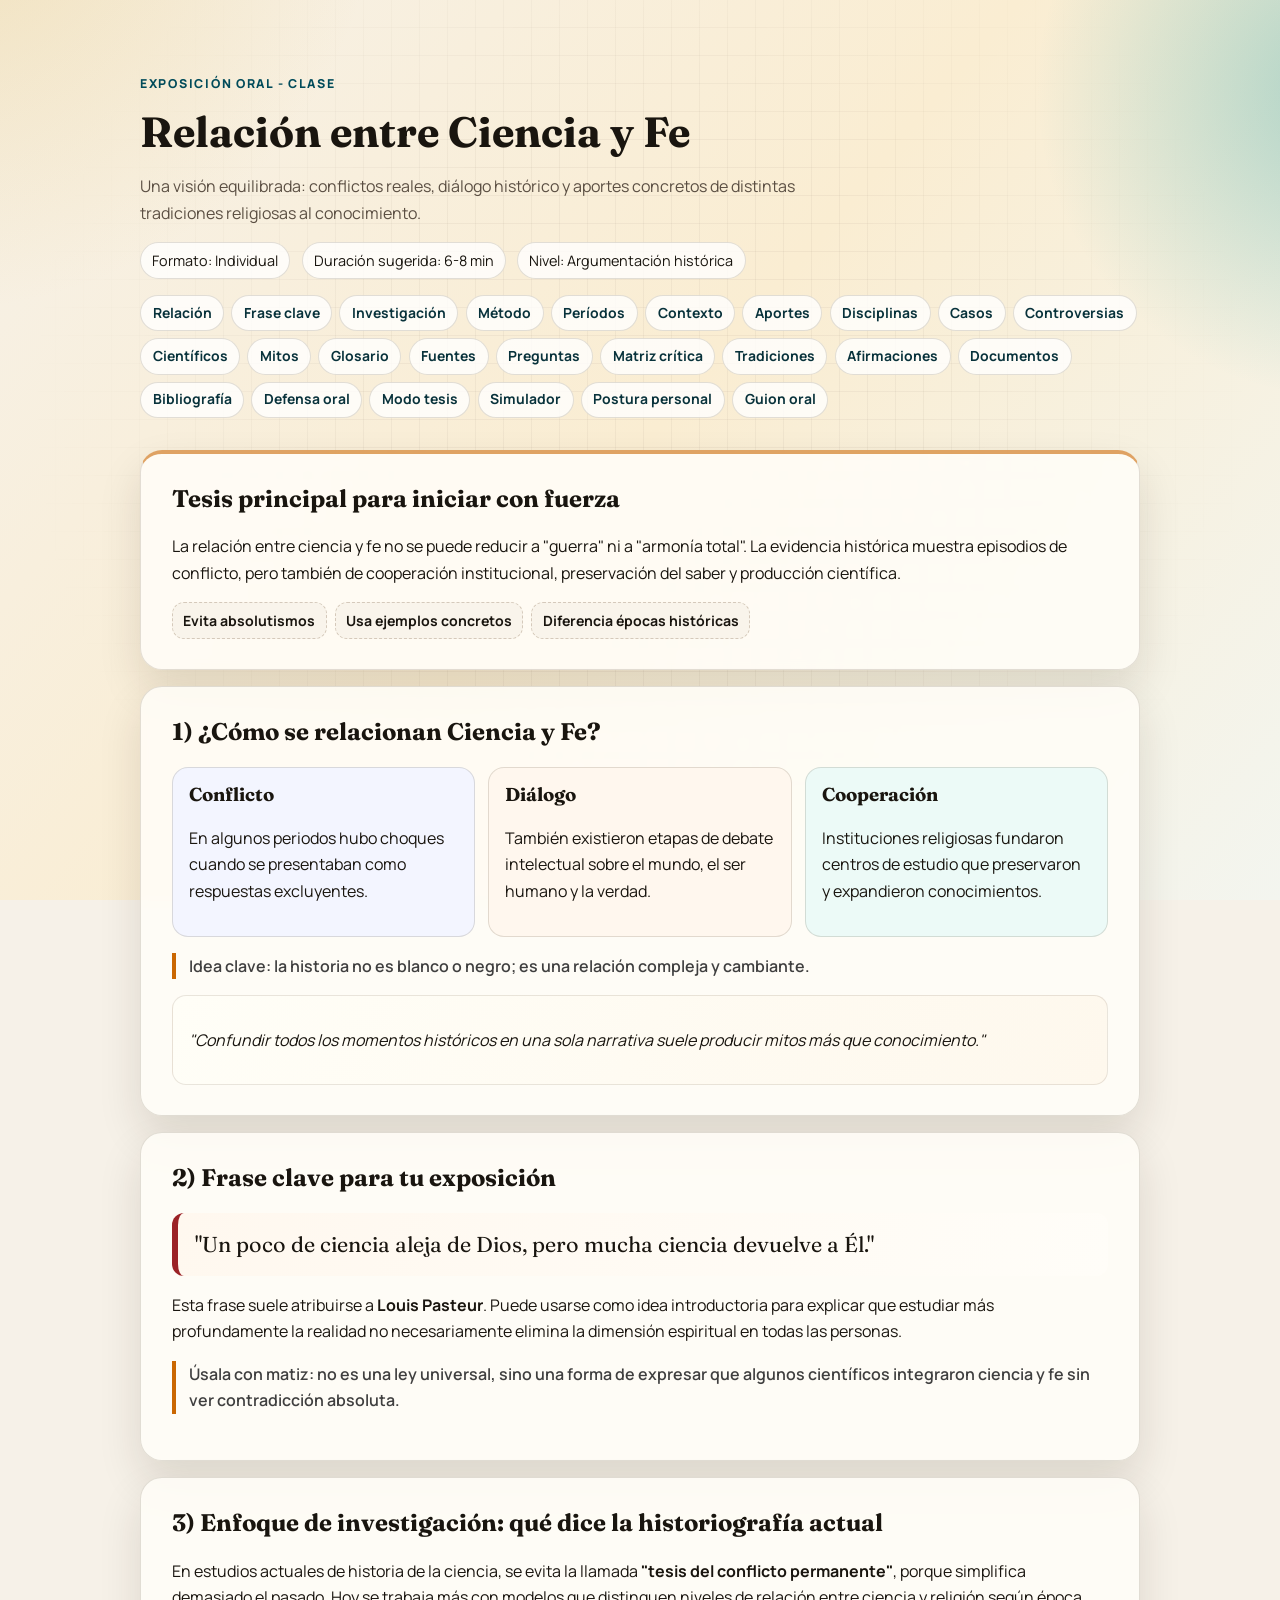
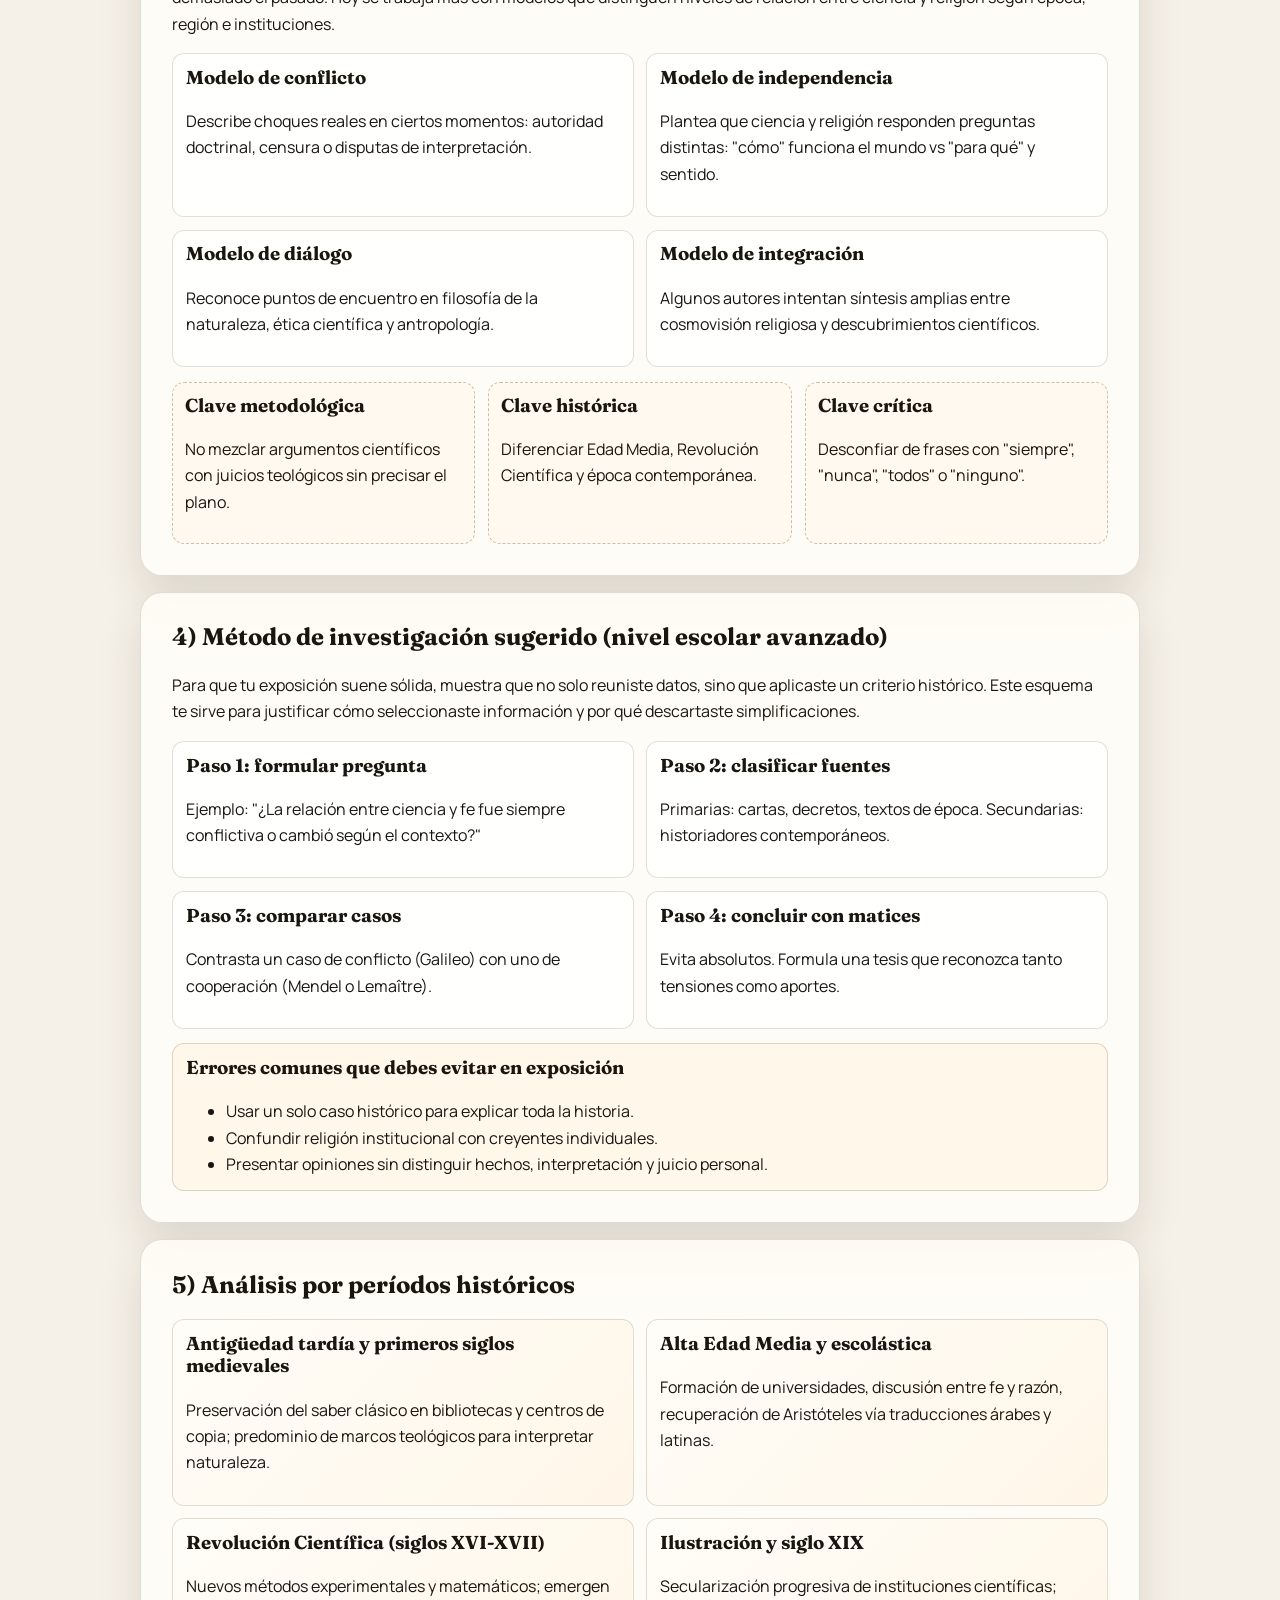
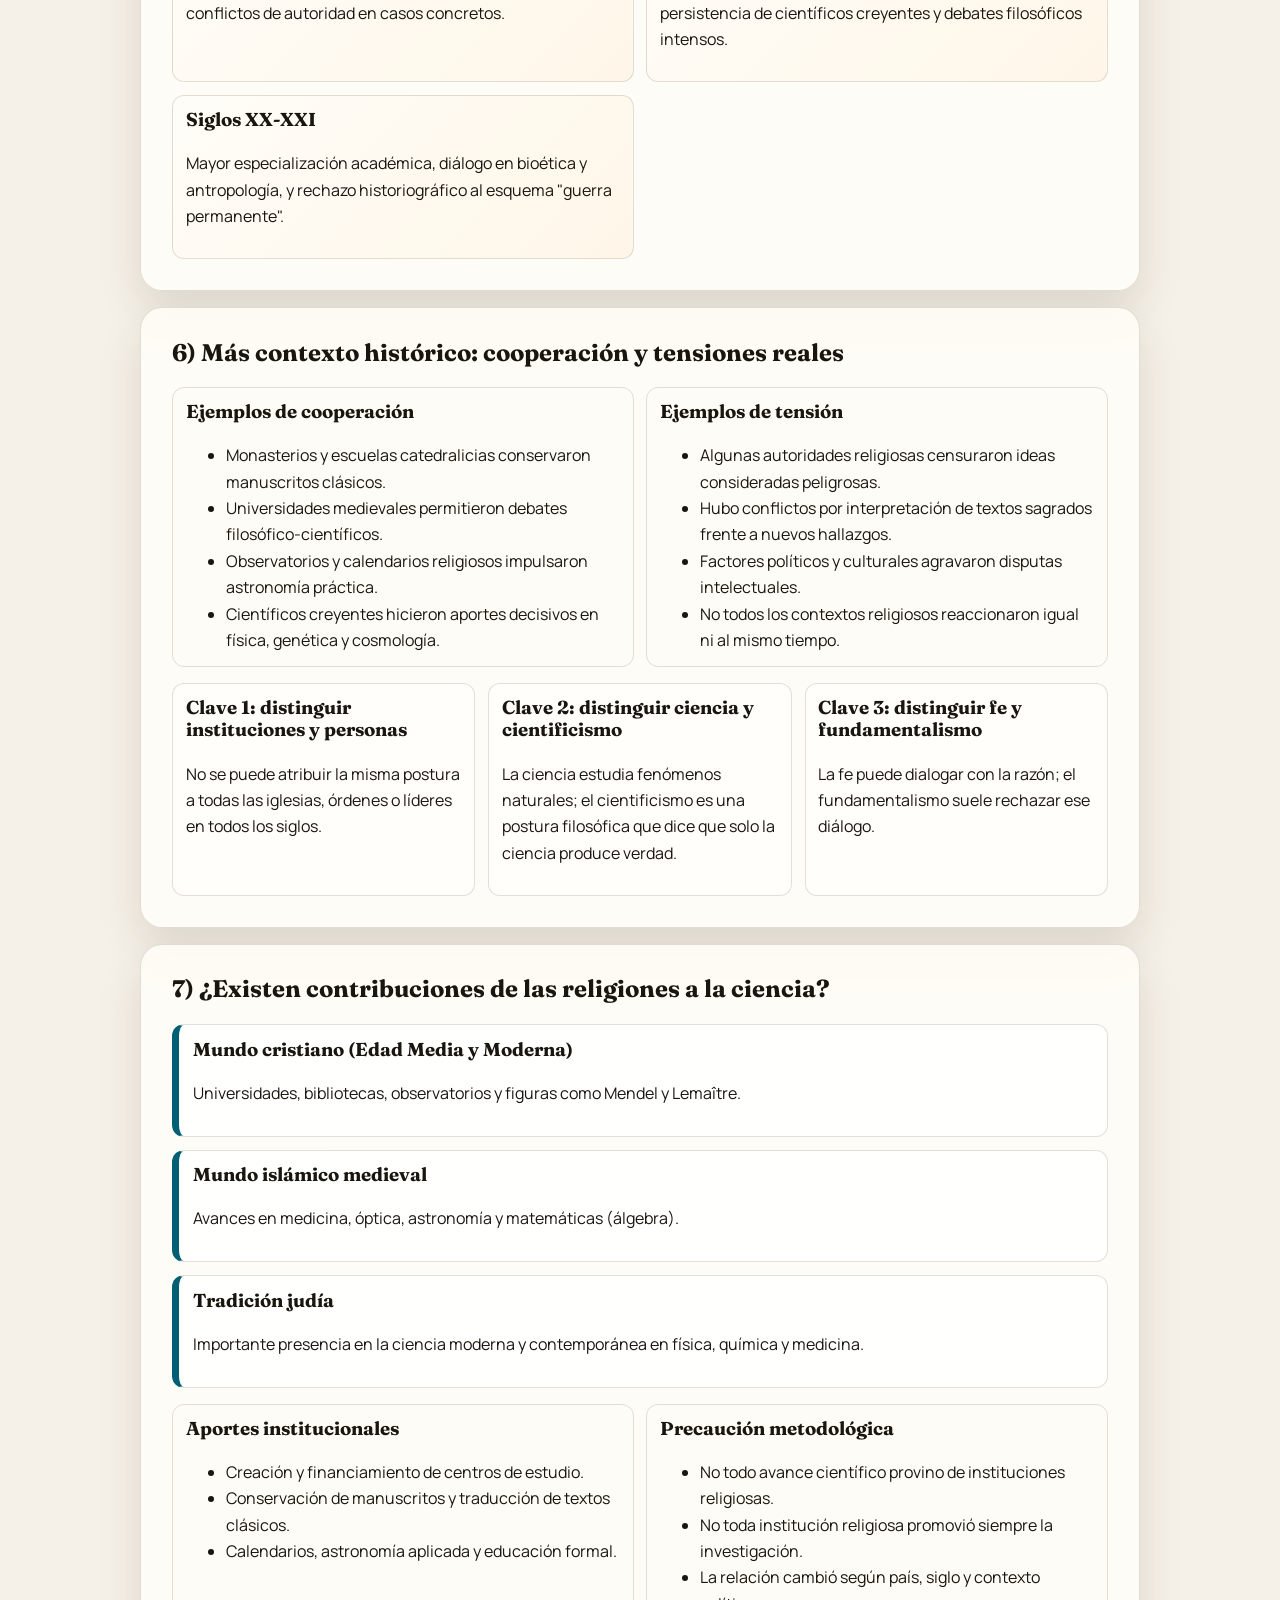
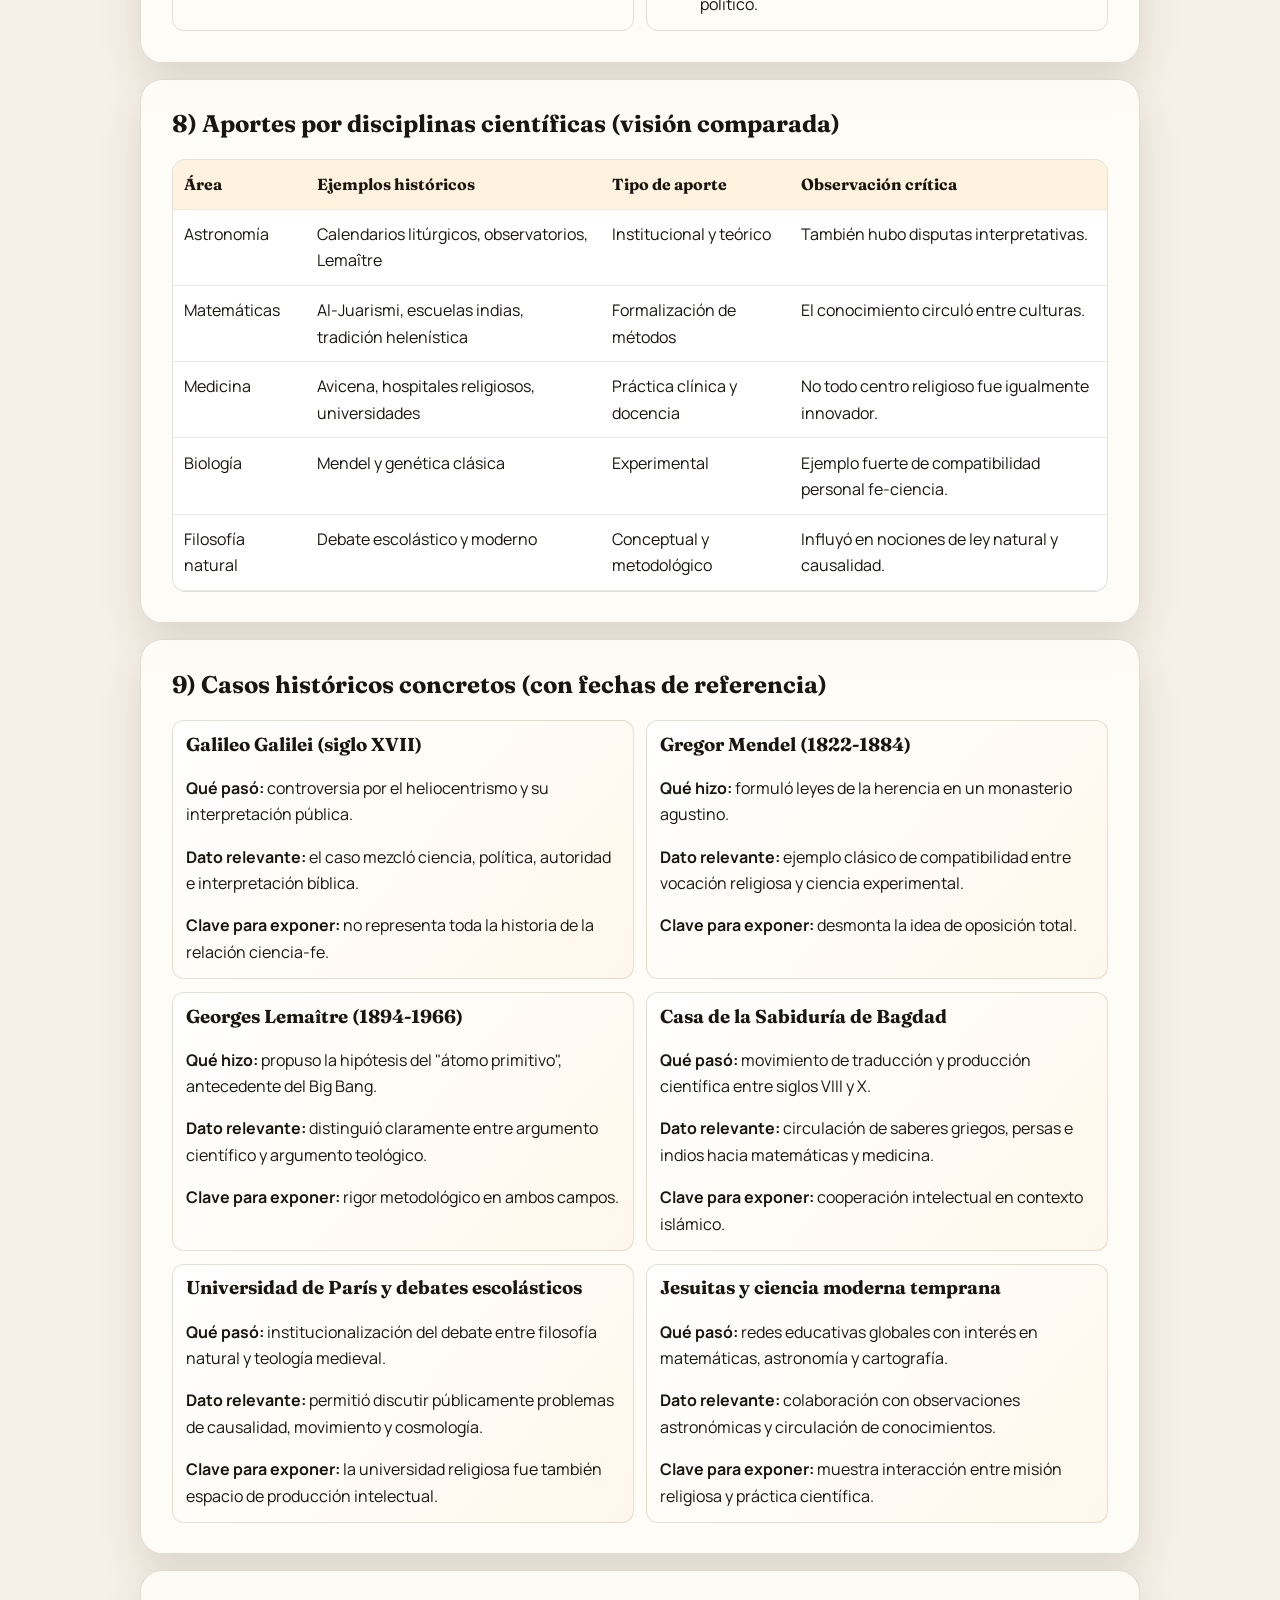
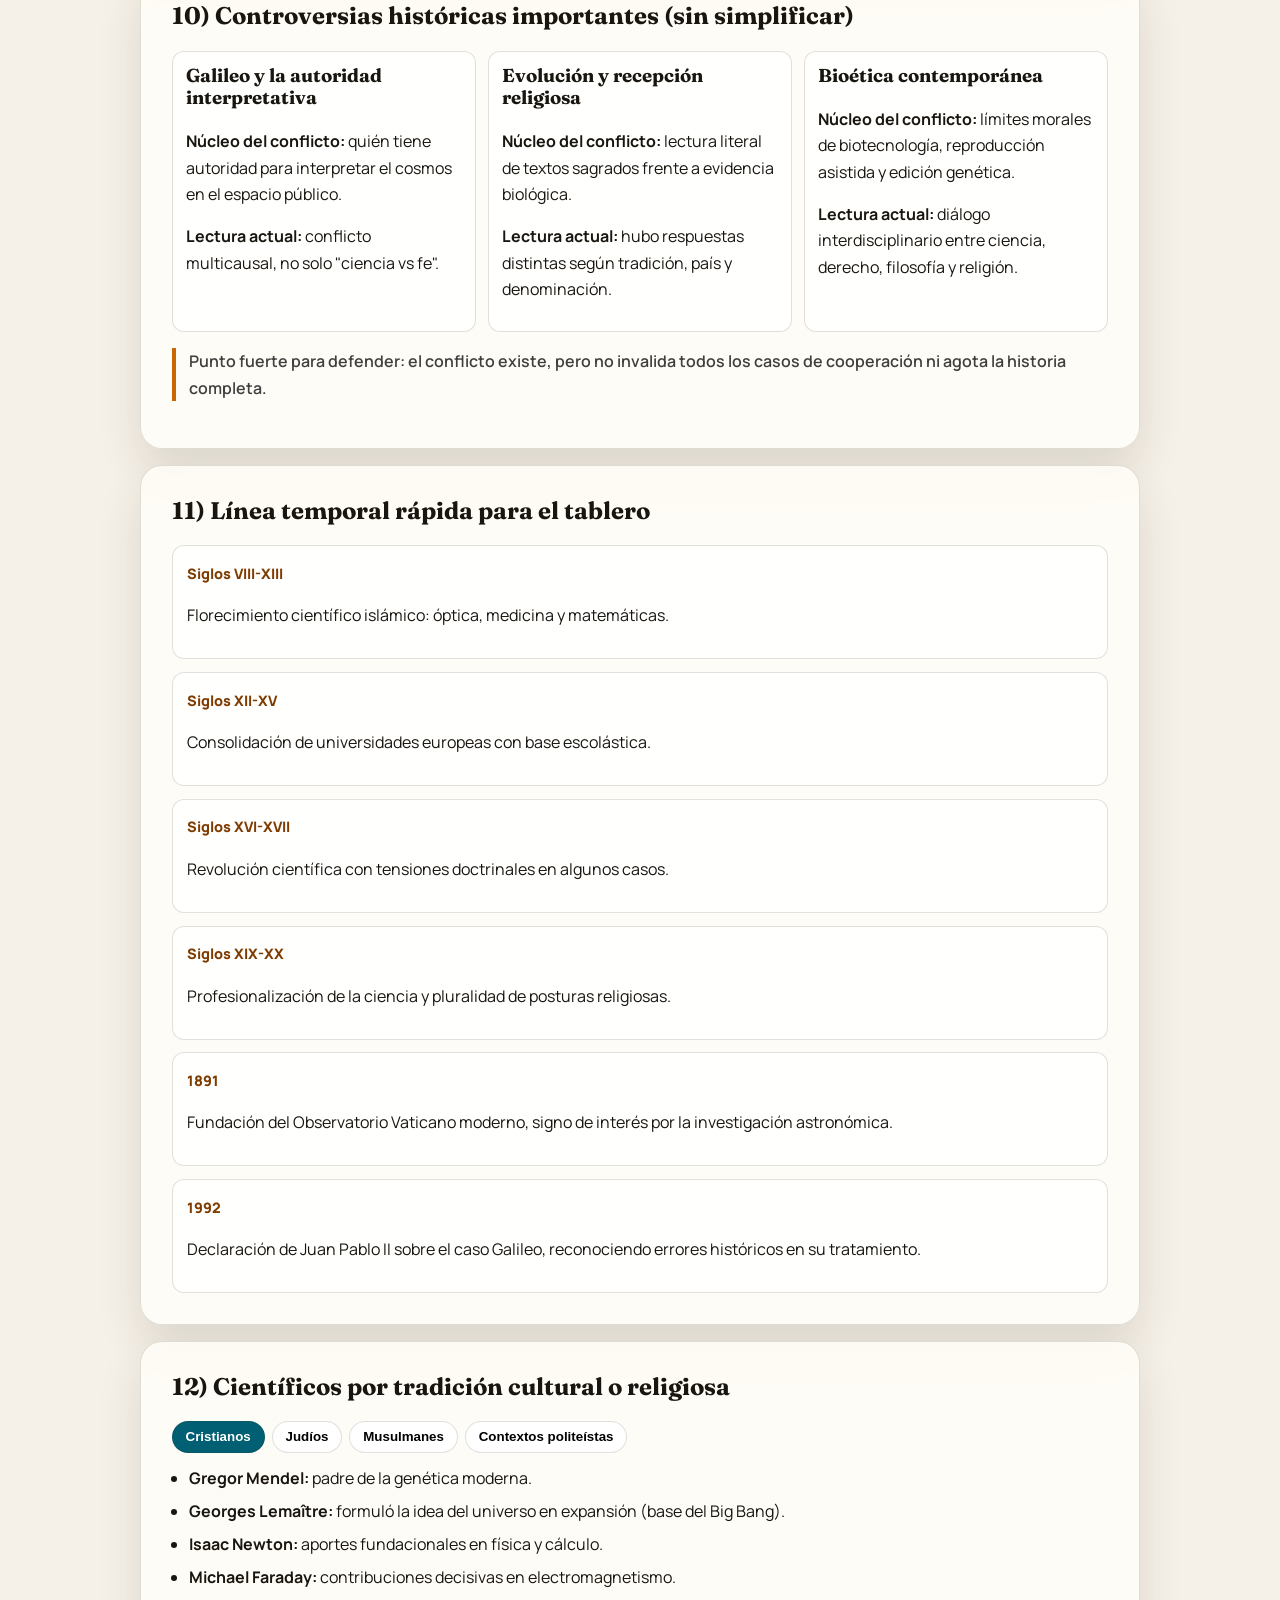
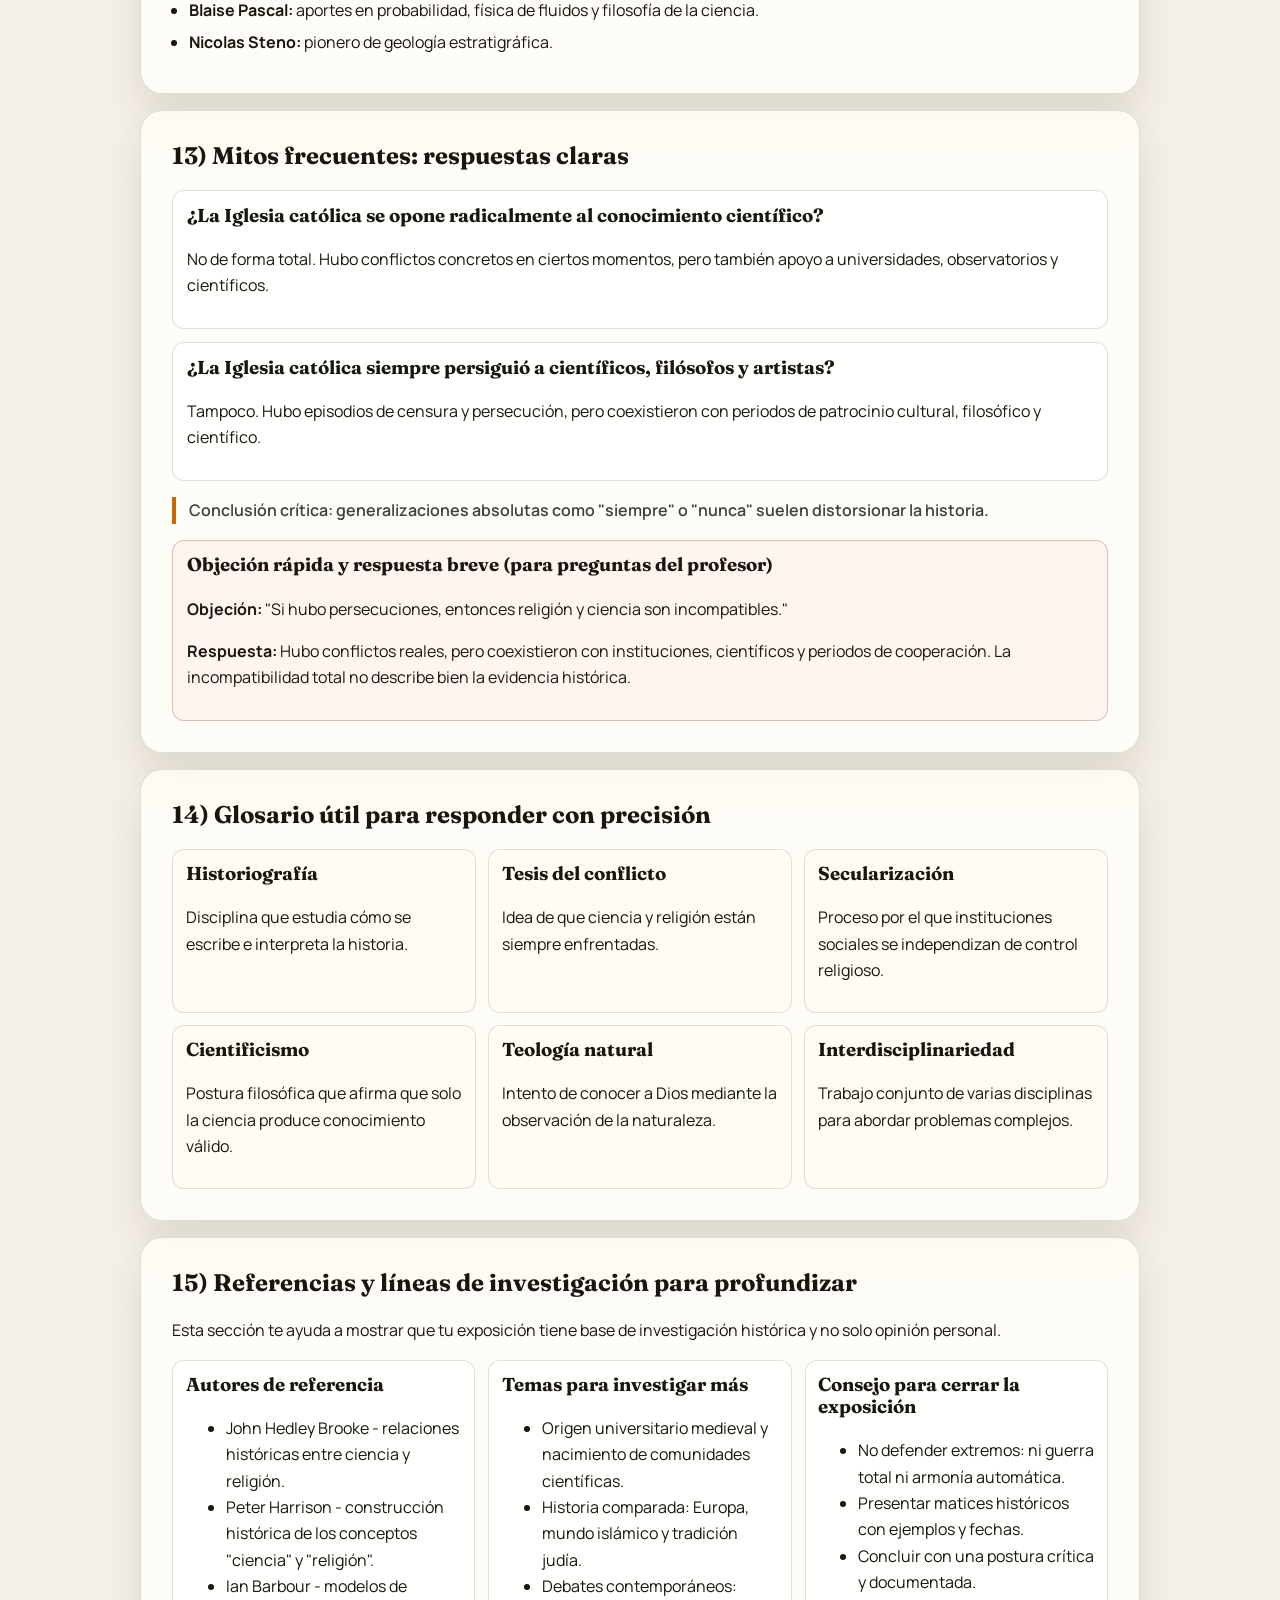
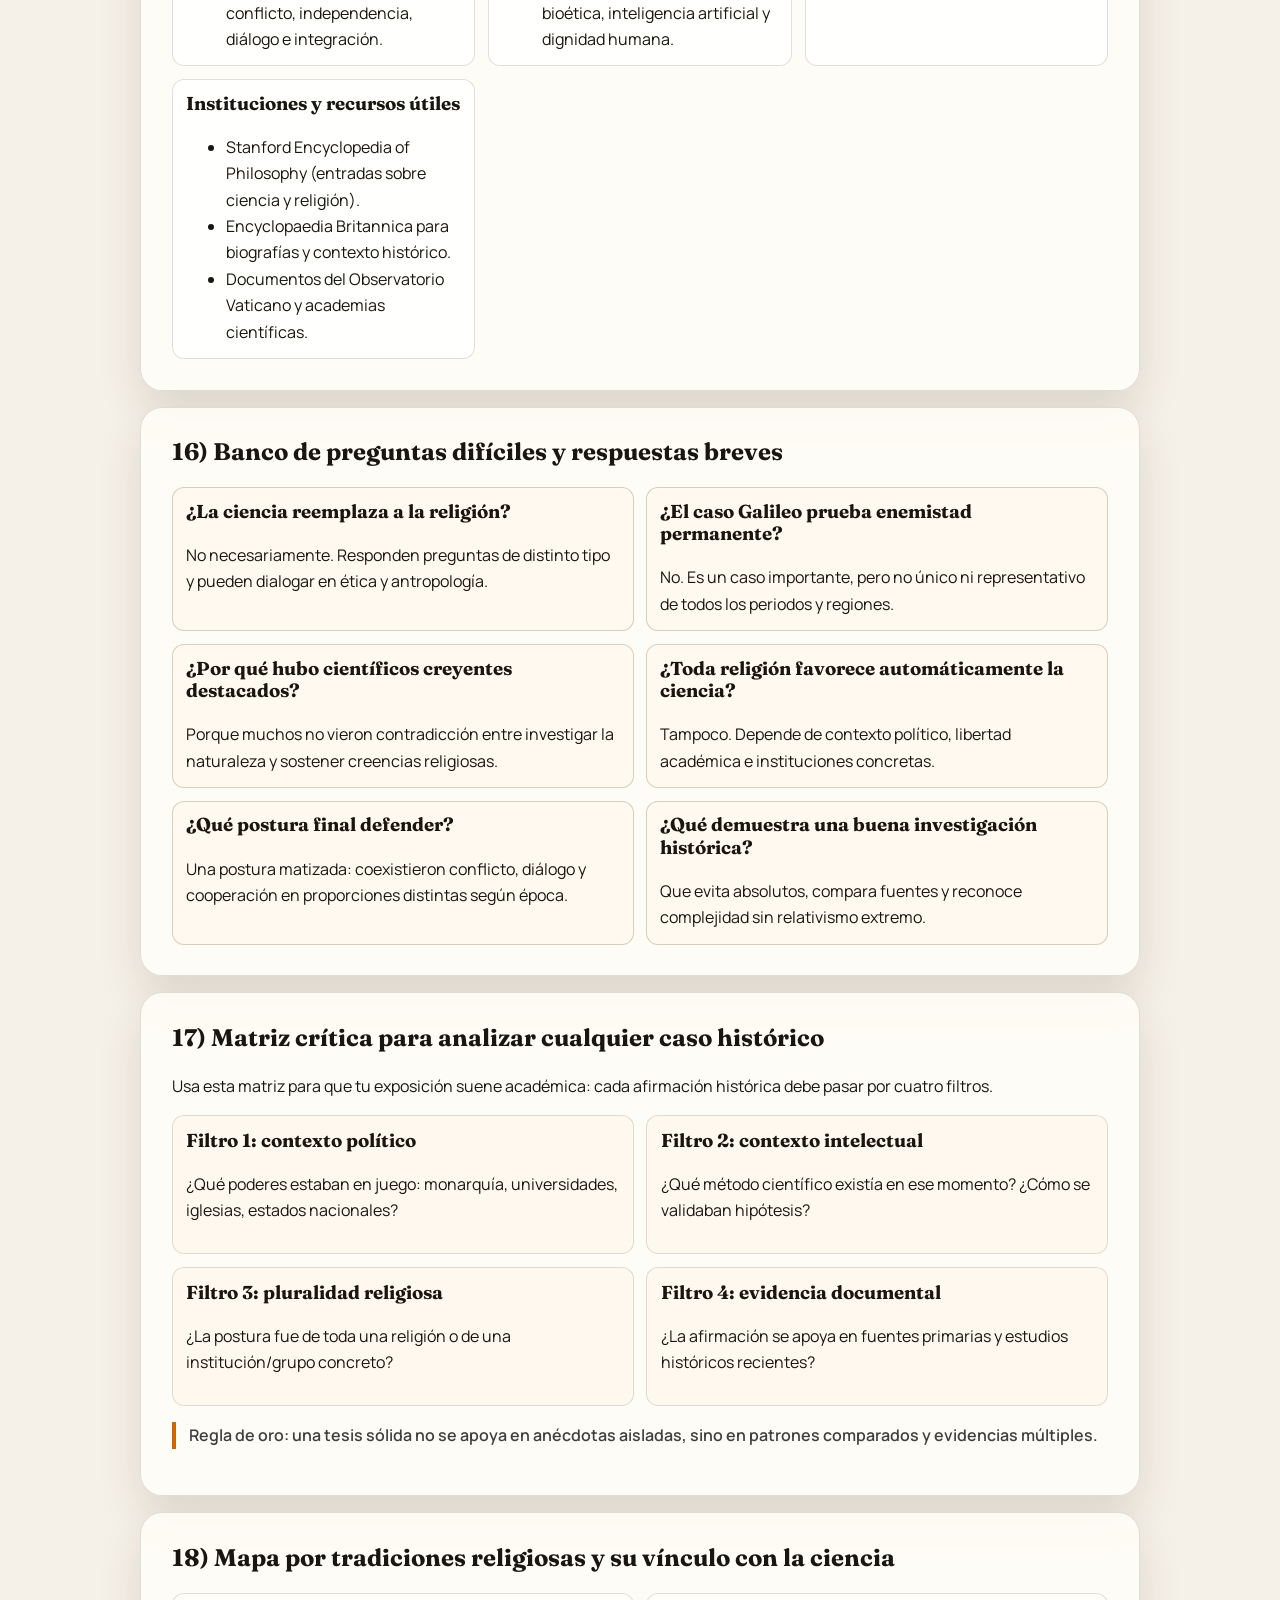
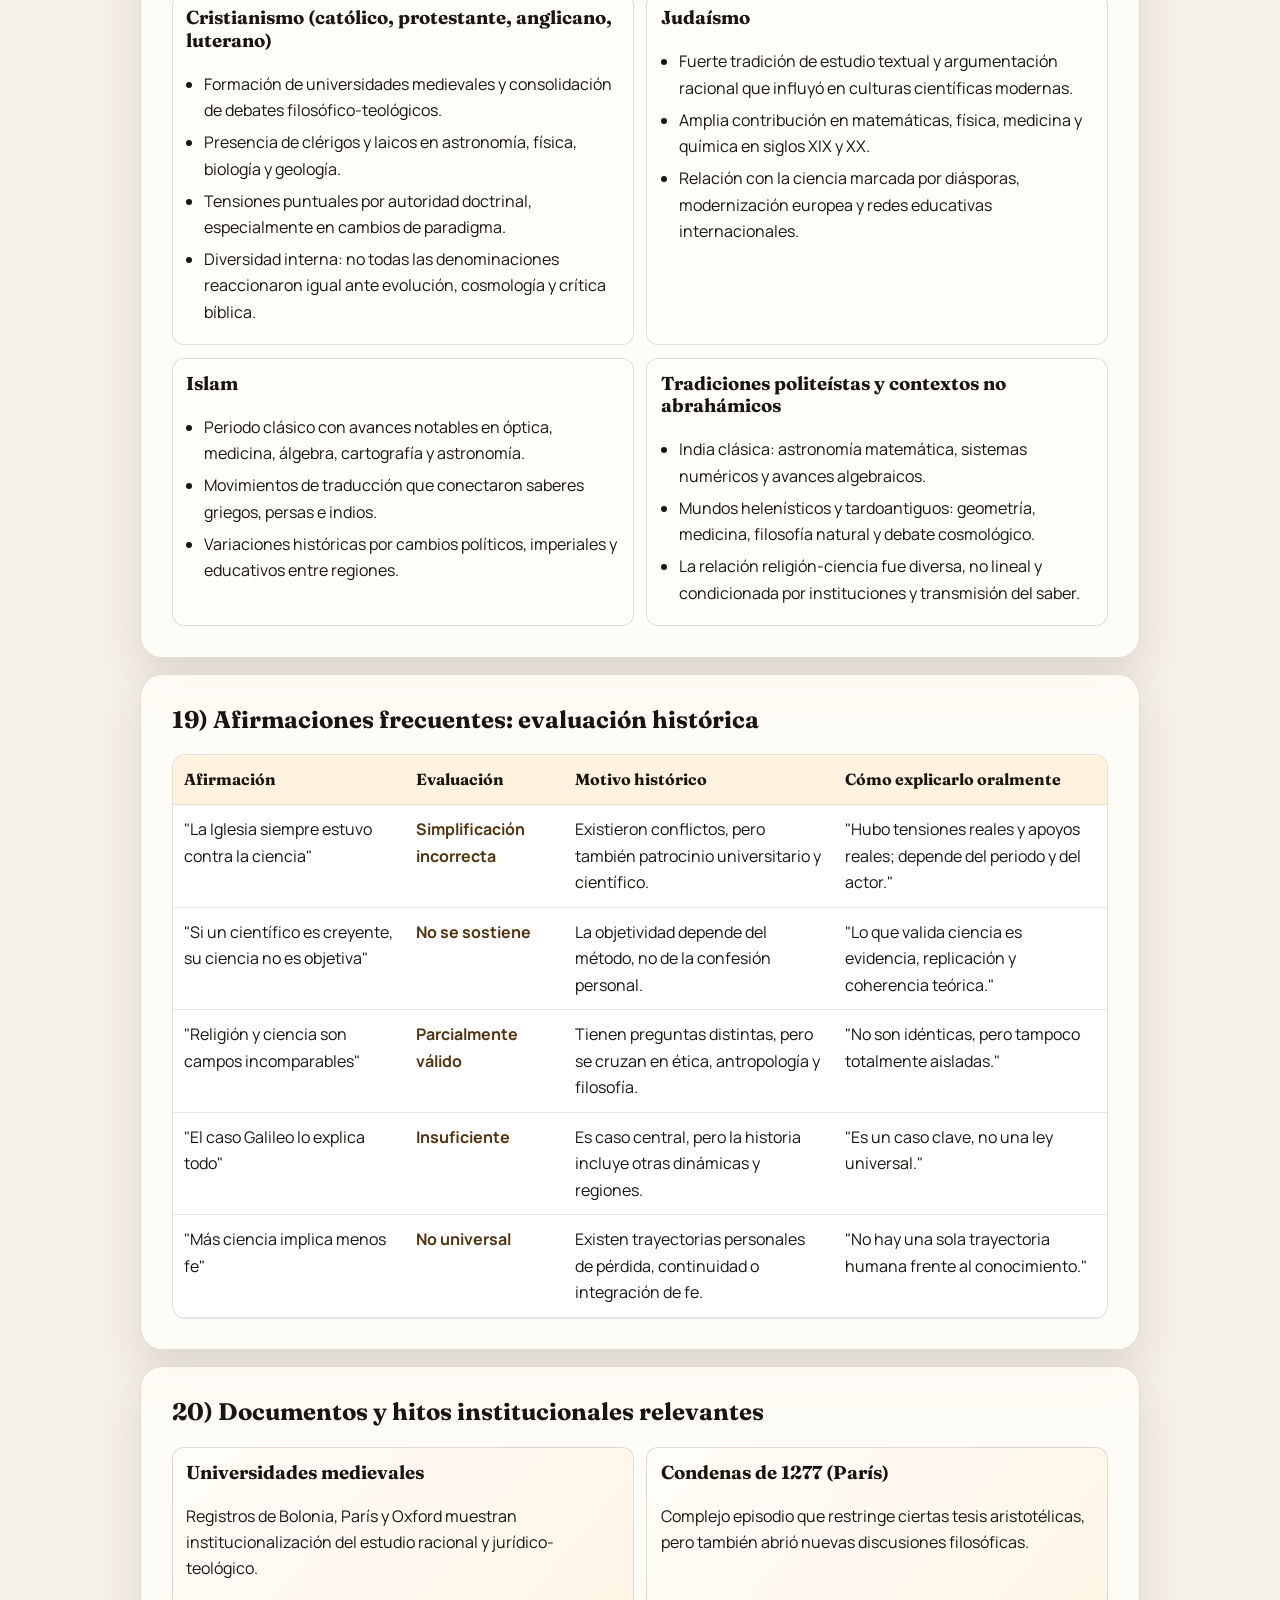
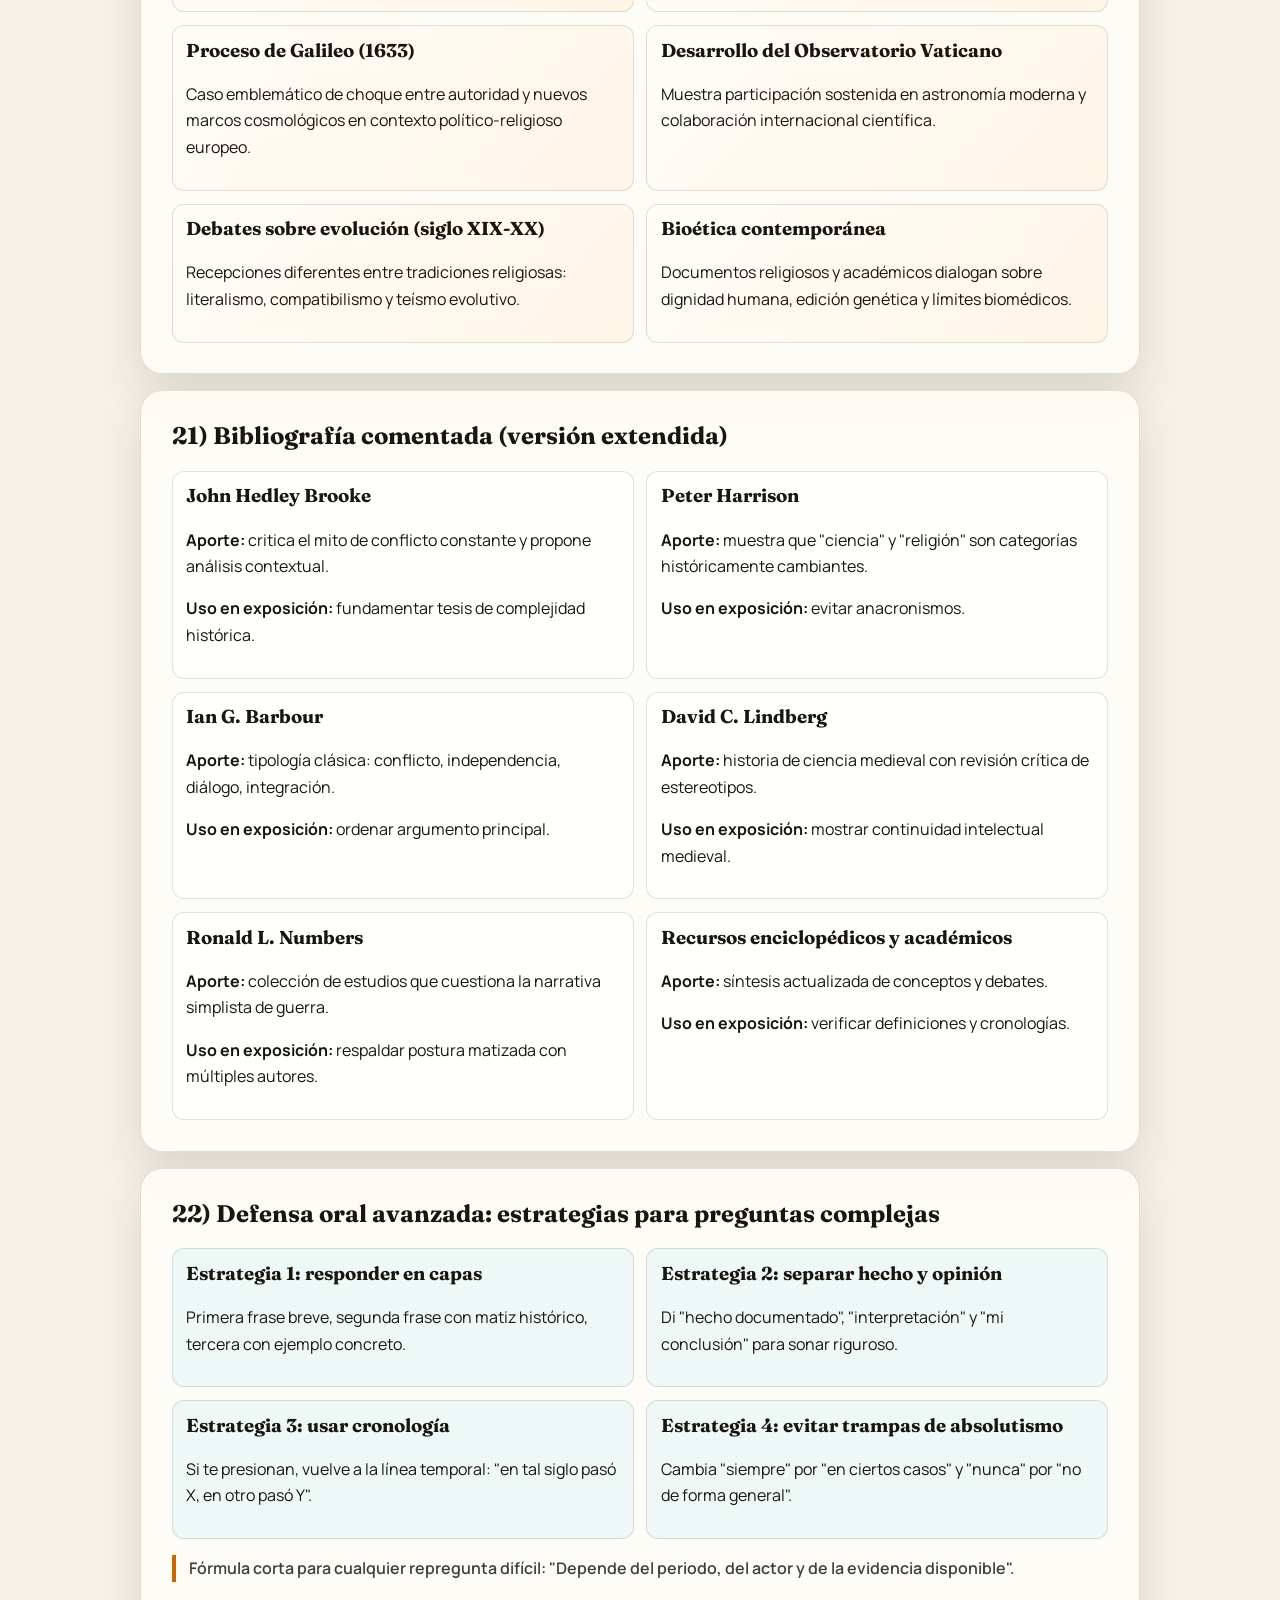
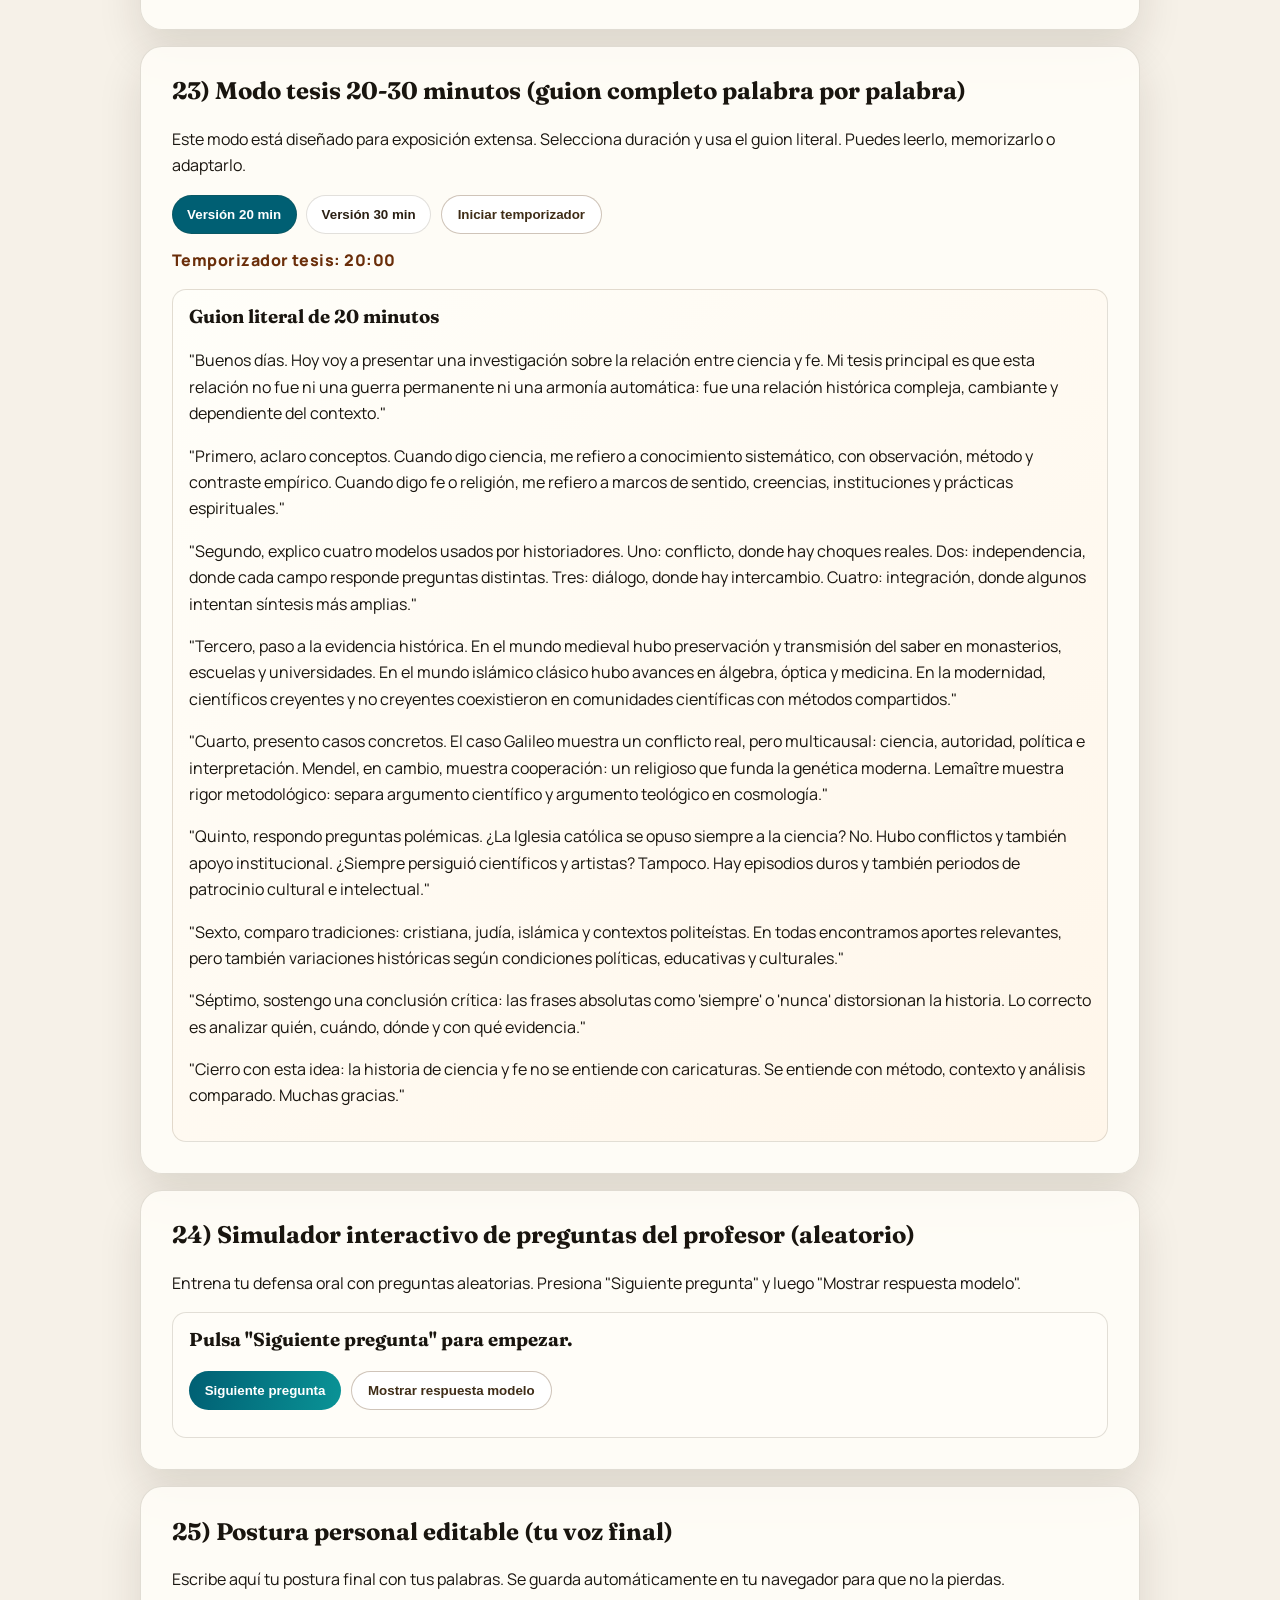
==== index.html @ d36f6429 "Add files via upload" ====
<!DOCTYPE html>
<html lang="es">
<head>
  <meta charset="UTF-8" />
  <meta name="viewport" content="width=device-width, initial-scale=1.0" />
  <title>Ciencia y Fe - Presentación Interactiva</title>
  <meta name="description" content="Relación entre ciencia y fe: aportes históricos, científicos por tradición religiosa y aclaraciones de mitos frecuentes." />
  <link rel="preconnect" href="https://fonts.googleapis.com" />
  <link rel="preconnect" href="https://fonts.gstatic.com" crossorigin />
  <link href="https://fonts.googleapis.com/css2?family=Manrope:wght@400;600;700;800&family=Fraunces:opsz,wght@9..144,600;9..144,700&display=swap" rel="stylesheet" />
  <link rel="stylesheet" href="styles.css" />
</head>
<body>
  <div class="page-bg" aria-hidden="true"></div>
  <div class="mesh" aria-hidden="true"></div>

  <header class="hero container reveal">
    <p class="hero-kicker">Exposición oral - Clase</p>
    <h1>Relación entre Ciencia y Fe</h1>
    <p class="hero-subtitle">
      Una visión equilibrada: conflictos reales, diálogo histórico y aportes concretos de distintas tradiciones religiosas al conocimiento.
    </p>
    <div class="hero-meta">
      <span>Formato: Individual</span>
      <span>Duración sugerida: 6-8 min</span>
      <span>Nivel: Argumentación histórica</span>
    </div>
    <nav class="quick-nav" aria-label="Navegación rápida">
      <a href="#relacion">Relación</a>
      <a href="#frase">Frase clave</a>
      <a href="#investigacion">Investigación</a>
      <a href="#metodo">Método</a>
      <a href="#periodos">Períodos</a>
      <a href="#contexto">Contexto</a>
      <a href="#aportes">Aportes</a>
      <a href="#disciplinas">Disciplinas</a>
      <a href="#casos">Casos</a>
      <a href="#controversias">Controversias</a>
      <a href="#cientificos">Científicos</a>
      <a href="#mitos">Mitos</a>
      <a href="#glosario">Glosario</a>
      <a href="#fuentes">Fuentes</a>
      <a href="#preguntas">Preguntas</a>
      <a href="#matriz">Matriz crítica</a>
      <a href="#tradiciones">Tradiciones</a>
      <a href="#afirmaciones">Afirmaciones</a>
      <a href="#documentos">Documentos</a>
      <a href="#bibliografia">Bibliografía</a>
      <a href="#examen">Defensa oral</a>
      <a href="#tesis">Modo tesis</a>
      <a href="#simulador">Simulador</a>
      <a href="#postura">Postura personal</a>
      <a href="#guion">Guion oral</a>
    </nav>
  </header>

  <main class="container">
    <section class="panel panel-intro reveal" id="inicio">
      <h2>Tesis principal para iniciar con fuerza</h2>
      <p>
        La relación entre ciencia y fe no se puede reducir a "guerra" ni a "armonía total". La evidencia histórica muestra episodios de conflicto,
        pero también de cooperación institucional, preservación del saber y producción científica.
      </p>
      <div class="badges">
        <span>Evita absolutismos</span>
        <span>Usa ejemplos concretos</span>
        <span>Diferencia épocas históricas</span>
      </div>
    </section>

    <section class="panel reveal" id="relacion">
      <h2>1) ¿Cómo se relacionan Ciencia y Fe?</h2>
      <div class="grid-3">
        <article class="card tone-a">
          <h3>Conflicto</h3>
          <p>
            En algunos periodos hubo choques cuando se presentaban como respuestas excluyentes.
          </p>
        </article>
        <article class="card tone-b">
          <h3>Diálogo</h3>
          <p>
            También existieron etapas de debate intelectual sobre el mundo, el ser humano y la verdad.
          </p>
        </article>
        <article class="card tone-c">
          <h3>Cooperación</h3>
          <p>
            Instituciones religiosas fundaron centros de estudio que preservaron y expandieron conocimientos.
          </p>
        </article>
      </div>
      <p class="section-note">
        Idea clave: la historia no es blanco o negro; es una relación compleja y cambiante.
      </p>
      <div class="quote-box">
        <p>
          "Confundir todos los momentos históricos en una sola narrativa suele producir mitos más que conocimiento."
        </p>
      </div>
    </section>

    <section class="panel reveal" id="frase">
      <h2>2) Frase clave para tu exposición</h2>
      <blockquote class="famous-quote">
        "Un poco de ciencia aleja de Dios, pero mucha ciencia devuelve a Él."
      </blockquote>
      <p>
        Esta frase suele atribuirse a <strong>Louis Pasteur</strong>. Puede usarse como idea introductoria para explicar que estudiar más profundamente la realidad
        no necesariamente elimina la dimensión espiritual en todas las personas.
      </p>
      <p class="section-note">
        Úsala con matiz: no es una ley universal, sino una forma de expresar que algunos científicos integraron ciencia y fe sin ver contradicción absoluta.
      </p>
    </section>

    <section class="panel reveal" id="investigacion">
      <h2>3) Enfoque de investigación: qué dice la historiografía actual</h2>
      <p>
        En estudios actuales de historia de la ciencia, se evita la llamada <strong>"tesis del conflicto permanente"</strong>, porque simplifica demasiado
        el pasado. Hoy se trabaja más con modelos que distinguen niveles de relación entre ciencia y religión según época, región e instituciones.
      </p>
      <div class="research-grid">
        <article class="research-card">
          <h3>Modelo de conflicto</h3>
          <p>Describe choques reales en ciertos momentos: autoridad doctrinal, censura o disputas de interpretación.</p>
        </article>
        <article class="research-card">
          <h3>Modelo de independencia</h3>
          <p>Plantea que ciencia y religión responden preguntas distintas: "cómo" funciona el mundo vs "para qué" y sentido.</p>
        </article>
        <article class="research-card">
          <h3>Modelo de diálogo</h3>
          <p>Reconoce puntos de encuentro en filosofía de la naturaleza, ética científica y antropología.</p>
        </article>
        <article class="research-card">
          <h3>Modelo de integración</h3>
          <p>Algunos autores intentan síntesis amplias entre cosmovisión religiosa y descubrimientos científicos.</p>
        </article>
      </div>
      <div class="metric-strip">
        <article>
          <h3>Clave metodológica</h3>
          <p>No mezclar argumentos científicos con juicios teológicos sin precisar el plano.</p>
        </article>
        <article>
          <h3>Clave histórica</h3>
          <p>Diferenciar Edad Media, Revolución Científica y época contemporánea.</p>
        </article>
        <article>
          <h3>Clave crítica</h3>
          <p>Desconfiar de frases con "siempre", "nunca", "todos" o "ninguno".</p>
        </article>
      </div>
    </section>

    <section class="panel reveal" id="metodo">
      <h2>4) Método de investigación sugerido (nivel escolar avanzado)</h2>
      <p>
        Para que tu exposición suene sólida, muestra que no solo reuniste datos, sino que aplicaste un criterio histórico. Este esquema te sirve para justificar
        cómo seleccionaste información y por qué descartaste simplificaciones.
      </p>
      <div class="method-grid">
        <article class="method-card">
          <h3>Paso 1: formular pregunta</h3>
          <p>Ejemplo: "¿La relación entre ciencia y fe fue siempre conflictiva o cambió según el contexto?"</p>
        </article>
        <article class="method-card">
          <h3>Paso 2: clasificar fuentes</h3>
          <p>Primarias: cartas, decretos, textos de época. Secundarias: historiadores contemporáneos.</p>
        </article>
        <article class="method-card">
          <h3>Paso 3: comparar casos</h3>
          <p>Contrasta un caso de conflicto (Galileo) con uno de cooperación (Mendel o Lemaître).</p>
        </article>
        <article class="method-card">
          <h3>Paso 4: concluir con matices</h3>
          <p>Evita absolutos. Formula una tesis que reconozca tanto tensiones como aportes.</p>
        </article>
      </div>
      <div class="research-warning">
        <h3>Errores comunes que debes evitar en exposición</h3>
        <ul>
          <li>Usar un solo caso histórico para explicar toda la historia.</li>
          <li>Confundir religión institucional con creyentes individuales.</li>
          <li>Presentar opiniones sin distinguir hechos, interpretación y juicio personal.</li>
        </ul>
      </div>
    </section>

    <section class="panel reveal" id="periodos">
      <h2>5) Análisis por períodos históricos</h2>
      <div class="period-grid">
        <article class="period-card">
          <h3>Antigüedad tardía y primeros siglos medievales</h3>
          <p>Preservación del saber clásico en bibliotecas y centros de copia; predominio de marcos teológicos para interpretar naturaleza.</p>
        </article>
        <article class="period-card">
          <h3>Alta Edad Media y escolástica</h3>
          <p>Formación de universidades, discusión entre fe y razón, recuperación de Aristóteles vía traducciones árabes y latinas.</p>
        </article>
        <article class="period-card">
          <h3>Revolución Científica (siglos XVI-XVII)</h3>
          <p>Nuevos métodos experimentales y matemáticos; emergen conflictos de autoridad en casos concretos.</p>
        </article>
        <article class="period-card">
          <h3>Ilustración y siglo XIX</h3>
          <p>Secularización progresiva de instituciones científicas; persistencia de científicos creyentes y debates filosóficos intensos.</p>
        </article>
        <article class="period-card">
          <h3>Siglos XX-XXI</h3>
          <p>Mayor especialización académica, diálogo en bioética y antropología, y rechazo historiográfico al esquema "guerra permanente".</p>
        </article>
      </div>
    </section>

    <section class="panel reveal" id="contexto">
      <h2>6) Más contexto histórico: cooperación y tensiones reales</h2>
      <div class="grid-2">
        <article class="info-card">
          <h3>Ejemplos de cooperación</h3>
          <ul>
            <li>Monasterios y escuelas catedralicias conservaron manuscritos clásicos.</li>
            <li>Universidades medievales permitieron debates filosófico-científicos.</li>
            <li>Observatorios y calendarios religiosos impulsaron astronomía práctica.</li>
            <li>Científicos creyentes hicieron aportes decisivos en física, genética y cosmología.</li>
          </ul>
        </article>
        <article class="info-card">
          <h3>Ejemplos de tensión</h3>
          <ul>
            <li>Algunas autoridades religiosas censuraron ideas consideradas peligrosas.</li>
            <li>Hubo conflictos por interpretación de textos sagrados frente a nuevos hallazgos.</li>
            <li>Factores políticos y culturales agravaron disputas intelectuales.</li>
            <li>No todos los contextos religiosos reaccionaron igual ni al mismo tiempo.</li>
          </ul>
        </article>
      </div>
      <div class="context-points mt-1">
        <article>
          <h3>Clave 1: distinguir instituciones y personas</h3>
          <p>No se puede atribuir la misma postura a todas las iglesias, órdenes o líderes en todos los siglos.</p>
        </article>
        <article>
          <h3>Clave 2: distinguir ciencia y cientificismo</h3>
          <p>La ciencia estudia fenómenos naturales; el cientificismo es una postura filosófica que dice que solo la ciencia produce verdad.</p>
        </article>
        <article>
          <h3>Clave 3: distinguir fe y fundamentalismo</h3>
          <p>La fe puede dialogar con la razón; el fundamentalismo suele rechazar ese diálogo.</p>
        </article>
      </div>
    </section>

    <section class="panel reveal" id="aportes">
      <h2>7) ¿Existen contribuciones de las religiones a la ciencia?</h2>
      <div class="timeline">
        <article class="timeline-item">
          <h3>Mundo cristiano (Edad Media y Moderna)</h3>
          <p>Universidades, bibliotecas, observatorios y figuras como Mendel y Lemaître.</p>
        </article>
        <article class="timeline-item">
          <h3>Mundo islámico medieval</h3>
          <p>Avances en medicina, óptica, astronomía y matemáticas (álgebra).</p>
        </article>
        <article class="timeline-item">
          <h3>Tradición judía</h3>
          <p>Importante presencia en la ciencia moderna y contemporánea en física, química y medicina.</p>
        </article>
      </div>
      <div class="grid-2 mt-1">
        <article class="info-card">
          <h3>Aportes institucionales</h3>
          <ul>
            <li>Creación y financiamiento de centros de estudio.</li>
            <li>Conservación de manuscritos y traducción de textos clásicos.</li>
            <li>Calendarios, astronomía aplicada y educación formal.</li>
          </ul>
        </article>
        <article class="info-card">
          <h3>Precaución metodológica</h3>
          <ul>
            <li>No todo avance científico provino de instituciones religiosas.</li>
            <li>No toda institución religiosa promovió siempre la investigación.</li>
            <li>La relación cambió según país, siglo y contexto político.</li>
          </ul>
        </article>
      </div>
    </section>

    <section class="panel reveal" id="disciplinas">
      <h2>8) Aportes por disciplinas científicas (visión comparada)</h2>
      <div class="table-wrap">
        <table class="research-table">
          <thead>
            <tr>
              <th>Área</th>
              <th>Ejemplos históricos</th>
              <th>Tipo de aporte</th>
              <th>Observación crítica</th>
            </tr>
          </thead>
          <tbody>
            <tr>
              <td>Astronomía</td>
              <td>Calendarios litúrgicos, observatorios, Lemaître</td>
              <td>Institucional y teórico</td>
              <td>También hubo disputas interpretativas.</td>
            </tr>
            <tr>
              <td>Matemáticas</td>
              <td>Al-Juarismi, escuelas indias, tradición helenística</td>
              <td>Formalización de métodos</td>
              <td>El conocimiento circuló entre culturas.</td>
            </tr>
            <tr>
              <td>Medicina</td>
              <td>Avicena, hospitales religiosos, universidades</td>
              <td>Práctica clínica y docencia</td>
              <td>No todo centro religioso fue igualmente innovador.</td>
            </tr>
            <tr>
              <td>Biología</td>
              <td>Mendel y genética clásica</td>
              <td>Experimental</td>
              <td>Ejemplo fuerte de compatibilidad personal fe-ciencia.</td>
            </tr>
            <tr>
              <td>Filosofía natural</td>
              <td>Debate escolástico y moderno</td>
              <td>Conceptual y metodológico</td>
              <td>Influyó en nociones de ley natural y causalidad.</td>
            </tr>
          </tbody>
        </table>
      </div>
    </section>

    <section class="panel reveal" id="casos">
      <h2>9) Casos históricos concretos (con fechas de referencia)</h2>
      <div class="case-grid">
        <article class="case-card">
          <h3>Galileo Galilei (siglo XVII)</h3>
          <p><strong>Qué pasó:</strong> controversia por el heliocentrismo y su interpretación pública.</p>
          <p><strong>Dato relevante:</strong> el caso mezcló ciencia, política, autoridad e interpretación bíblica.</p>
          <p><strong>Clave para exponer:</strong> no representa toda la historia de la relación ciencia-fe.</p>
        </article>
        <article class="case-card">
          <h3>Gregor Mendel (1822-1884)</h3>
          <p><strong>Qué hizo:</strong> formuló leyes de la herencia en un monasterio agustino.</p>
          <p><strong>Dato relevante:</strong> ejemplo clásico de compatibilidad entre vocación religiosa y ciencia experimental.</p>
          <p><strong>Clave para exponer:</strong> desmonta la idea de oposición total.</p>
        </article>
        <article class="case-card">
          <h3>Georges Lemaître (1894-1966)</h3>
          <p><strong>Qué hizo:</strong> propuso la hipótesis del "átomo primitivo", antecedente del Big Bang.</p>
          <p><strong>Dato relevante:</strong> distinguió claramente entre argumento científico y argumento teológico.</p>
          <p><strong>Clave para exponer:</strong> rigor metodológico en ambos campos.</p>
        </article>
        <article class="case-card">
          <h3>Casa de la Sabiduría de Bagdad</h3>
          <p><strong>Qué pasó:</strong> movimiento de traducción y producción científica entre siglos VIII y X.</p>
          <p><strong>Dato relevante:</strong> circulación de saberes griegos, persas e indios hacia matemáticas y medicina.</p>
          <p><strong>Clave para exponer:</strong> cooperación intelectual en contexto islámico.</p>
        </article>
        <article class="case-card">
          <h3>Universidad de París y debates escolásticos</h3>
          <p><strong>Qué pasó:</strong> institucionalización del debate entre filosofía natural y teología medieval.</p>
          <p><strong>Dato relevante:</strong> permitió discutir públicamente problemas de causalidad, movimiento y cosmología.</p>
          <p><strong>Clave para exponer:</strong> la universidad religiosa fue también espacio de producción intelectual.</p>
        </article>
        <article class="case-card">
          <h3>Jesuitas y ciencia moderna temprana</h3>
          <p><strong>Qué pasó:</strong> redes educativas globales con interés en matemáticas, astronomía y cartografía.</p>
          <p><strong>Dato relevante:</strong> colaboración con observaciones astronómicas y circulación de conocimientos.</p>
          <p><strong>Clave para exponer:</strong> muestra interacción entre misión religiosa y práctica científica.</p>
        </article>
      </div>
    </section>

    <section class="panel reveal" id="controversias">
      <h2>10) Controversias históricas importantes (sin simplificar)</h2>
      <div class="controversy-grid">
        <article class="controversy-card">
          <h3>Galileo y la autoridad interpretativa</h3>
          <p><strong>Núcleo del conflicto:</strong> quién tiene autoridad para interpretar el cosmos en el espacio público.</p>
          <p><strong>Lectura actual:</strong> conflicto multicausal, no solo "ciencia vs fe".</p>
        </article>
        <article class="controversy-card">
          <h3>Evolución y recepción religiosa</h3>
          <p><strong>Núcleo del conflicto:</strong> lectura literal de textos sagrados frente a evidencia biológica.</p>
          <p><strong>Lectura actual:</strong> hubo respuestas distintas según tradición, país y denominación.</p>
        </article>
        <article class="controversy-card">
          <h3>Bioética contemporánea</h3>
          <p><strong>Núcleo del conflicto:</strong> límites morales de biotecnología, reproducción asistida y edición genética.</p>
          <p><strong>Lectura actual:</strong> diálogo interdisciplinario entre ciencia, derecho, filosofía y religión.</p>
        </article>
      </div>
      <p class="section-note">
        Punto fuerte para defender: el conflicto existe, pero no invalida todos los casos de cooperación ni agota la historia completa.
      </p>
    </section>

    <section class="panel reveal" id="cronologia">
      <h2>11) Línea temporal rápida para el tablero</h2>
      <div class="mini-timeline">
        <article>
          <span>Siglos VIII-XIII</span>
          <p>Florecimiento científico islámico: óptica, medicina y matemáticas.</p>
        </article>
        <article>
          <span>Siglos XII-XV</span>
          <p>Consolidación de universidades europeas con base escolástica.</p>
        </article>
        <article>
          <span>Siglos XVI-XVII</span>
          <p>Revolución científica con tensiones doctrinales en algunos casos.</p>
        </article>
        <article>
          <span>Siglos XIX-XX</span>
          <p>Profesionalización de la ciencia y pluralidad de posturas religiosas.</p>
        </article>
        <article>
          <span>1891</span>
          <p>Fundación del Observatorio Vaticano moderno, signo de interés por la investigación astronómica.</p>
        </article>
        <article>
          <span>1992</span>
          <p>Declaración de Juan Pablo II sobre el caso Galileo, reconociendo errores históricos en su tratamiento.</p>
        </article>
      </div>
    </section>

    <section class="panel reveal" id="cientificos">
      <h2>12) Científicos por tradición cultural o religiosa</h2>
      <div class="tabs" role="tablist" aria-label="Categorías de científicos">
        <button class="tab-btn active" data-tab="cristianos" role="tab" aria-selected="true">Cristianos</button>
        <button class="tab-btn" data-tab="judios" role="tab" aria-selected="false">Judíos</button>
        <button class="tab-btn" data-tab="musulmanes" role="tab" aria-selected="false">Musulmanes</button>
        <button class="tab-btn" data-tab="politeistas" role="tab" aria-selected="false">Contextos politeístas</button>
      </div>

      <div class="tab-content active" id="cristianos" role="tabpanel">
        <ul class="scientist-list">
          <li><strong>Gregor Mendel:</strong> padre de la genética moderna.</li>
          <li><strong>Georges Lemaître:</strong> formuló la idea del universo en expansión (base del Big Bang).</li>
          <li><strong>Isaac Newton:</strong> aportes fundacionales en física y cálculo.</li>
          <li><strong>Michael Faraday:</strong> contribuciones decisivas en electromagnetismo.</li>
          <li><strong>Blaise Pascal:</strong> aportes en probabilidad, física de fluidos y filosofía de la ciencia.</li>
          <li><strong>Nicolas Steno:</strong> pionero de geología estratigráfica.</li>
        </ul>
      </div>
      <div class="tab-content" id="judios" role="tabpanel">
        <ul class="scientist-list">
          <li><strong>Albert Einstein:</strong> teoría de la relatividad.</li>
          <li><strong>Richard Feynman:</strong> avances clave en electrodinámica cuántica.</li>
          <li><strong>Lise Meitner:</strong> contribuciones esenciales para comprender la fisión nuclear.</li>
          <li><strong>Rosalind Franklin:</strong> evidencia crucial para la estructura del ADN.</li>
          <li><strong>Jonas Salk:</strong> desarrollo de vacuna contra la polio.</li>
          <li><strong>Emmy Noether:</strong> teoremas fundamentales en física matemática.</li>
        </ul>
      </div>
      <div class="tab-content" id="musulmanes" role="tabpanel">
        <ul class="scientist-list">
          <li><strong>Ibn al-Haytham (Alhacén):</strong> pionero de la óptica experimental.</li>
          <li><strong>Ibn Sina (Avicena):</strong> figura central en medicina y filosofía natural.</li>
          <li><strong>Al-Juarismi:</strong> referente en álgebra y métodos matemáticos.</li>
          <li><strong>Al-Biruni:</strong> medición y comparación de fenómenos astronómicos y geográficos.</li>
          <li><strong>Ibn al-Nafis:</strong> descripción temprana de la circulación pulmonar.</li>
          <li><strong>Omar Jayyam:</strong> contribuciones algebraicas y astronómicas.</li>
        </ul>
      </div>
      <div class="tab-content" id="politeistas" role="tabpanel">
        <ul class="scientist-list">
          <li><strong>Aryabhata (India antigua):</strong> matemáticas y astronomía.</li>
          <li><strong>Hipatia de Alejandría:</strong> matemática y filósofa en un contexto religioso plural de la Antigüedad tardía.</li>
          <li><strong>Brahmagupta:</strong> avances matemáticos sobre cero y números negativos.</li>
          <li><strong>Bhaskara II:</strong> desarrollos en cálculo temprano y astronomía.</li>
          <li><strong>Varahamihira:</strong> síntesis astronómica en la India clásica.</li>
        </ul>
      </div>
    </section>

    <section class="panel reveal" id="mitos">
      <h2>13) Mitos frecuentes: respuestas claras</h2>
      <div class="faq">
        <article class="faq-item">
          <h3>¿La Iglesia católica se opone radicalmente al conocimiento científico?</h3>
          <p>
            No de forma total. Hubo conflictos concretos en ciertos momentos, pero también apoyo a universidades, observatorios y científicos.
          </p>
        </article>
        <article class="faq-item">
          <h3>¿La Iglesia católica siempre persiguió a científicos, filósofos y artistas?</h3>
          <p>
            Tampoco. Hubo episodios de censura y persecución, pero coexistieron con periodos de patrocinio cultural, filosófico y científico.
          </p>
        </article>
      </div>
      <p class="section-note">
        Conclusión crítica: generalizaciones absolutas como "siempre" o "nunca" suelen distorsionar la historia.
      </p>
      <div class="debate-box">
        <h3>Objeción rápida y respuesta breve (para preguntas del profesor)</h3>
        <p><strong>Objeción:</strong> "Si hubo persecuciones, entonces religión y ciencia son incompatibles."</p>
        <p><strong>Respuesta:</strong> Hubo conflictos reales, pero coexistieron con instituciones, científicos y periodos de cooperación. La incompatibilidad total no describe bien la evidencia histórica.</p>
      </div>
    </section>

    <section class="panel reveal" id="glosario">
      <h2>14) Glosario útil para responder con precisión</h2>
      <div class="glossary-grid">
        <article><h3>Historiografía</h3><p>Disciplina que estudia cómo se escribe e interpreta la historia.</p></article>
        <article><h3>Tesis del conflicto</h3><p>Idea de que ciencia y religión están siempre enfrentadas.</p></article>
        <article><h3>Secularización</h3><p>Proceso por el que instituciones sociales se independizan de control religioso.</p></article>
        <article><h3>Cientificismo</h3><p>Postura filosófica que afirma que solo la ciencia produce conocimiento válido.</p></article>
        <article><h3>Teología natural</h3><p>Intento de conocer a Dios mediante la observación de la naturaleza.</p></article>
        <article><h3>Interdisciplinariedad</h3><p>Trabajo conjunto de varias disciplinas para abordar problemas complejos.</p></article>
      </div>
    </section>

    <section class="panel reveal" id="fuentes">
      <h2>15) Referencias y líneas de investigación para profundizar</h2>
      <p>
        Esta sección te ayuda a mostrar que tu exposición tiene base de investigación histórica y no solo opinión personal.
      </p>
      <div class="source-list">
        <article>
          <h3>Autores de referencia</h3>
          <ul>
            <li>John Hedley Brooke - relaciones históricas entre ciencia y religión.</li>
            <li>Peter Harrison - construcción histórica de los conceptos "ciencia" y "religión".</li>
            <li>Ian Barbour - modelos de conflicto, independencia, diálogo e integración.</li>
          </ul>
        </article>
        <article>
          <h3>Temas para investigar más</h3>
          <ul>
            <li>Origen universitario medieval y nacimiento de comunidades científicas.</li>
            <li>Historia comparada: Europa, mundo islámico y tradición judía.</li>
            <li>Debates contemporáneos: bioética, inteligencia artificial y dignidad humana.</li>
          </ul>
        </article>
        <article>
          <h3>Consejo para cerrar la exposición</h3>
          <ul>
            <li>No defender extremos: ni guerra total ni armonía automática.</li>
            <li>Presentar matices históricos con ejemplos y fechas.</li>
            <li>Concluir con una postura crítica y documentada.</li>
          </ul>
        </article>
        <article>
          <h3>Instituciones y recursos útiles</h3>
          <ul>
            <li>Stanford Encyclopedia of Philosophy (entradas sobre ciencia y religión).</li>
            <li>Encyclopaedia Britannica para biografías y contexto histórico.</li>
            <li>Documentos del Observatorio Vaticano y academias científicas.</li>
          </ul>
        </article>
      </div>
    </section>

    <section class="panel reveal" id="preguntas">
      <h2>16) Banco de preguntas difíciles y respuestas breves</h2>
      <div class="qa-grid">
        <article class="qa-card">
          <h3>¿La ciencia reemplaza a la religión?</h3>
          <p>No necesariamente. Responden preguntas de distinto tipo y pueden dialogar en ética y antropología.</p>
        </article>
        <article class="qa-card">
          <h3>¿El caso Galileo prueba enemistad permanente?</h3>
          <p>No. Es un caso importante, pero no único ni representativo de todos los periodos y regiones.</p>
        </article>
        <article class="qa-card">
          <h3>¿Por qué hubo científicos creyentes destacados?</h3>
          <p>Porque muchos no vieron contradicción entre investigar la naturaleza y sostener creencias religiosas.</p>
        </article>
        <article class="qa-card">
          <h3>¿Toda religión favorece automáticamente la ciencia?</h3>
          <p>Tampoco. Depende de contexto político, libertad académica e instituciones concretas.</p>
        </article>
        <article class="qa-card">
          <h3>¿Qué postura final defender?</h3>
          <p>Una postura matizada: coexistieron conflicto, diálogo y cooperación en proporciones distintas según época.</p>
        </article>
        <article class="qa-card">
          <h3>¿Qué demuestra una buena investigación histórica?</h3>
          <p>Que evita absolutos, compara fuentes y reconoce complejidad sin relativismo extremo.</p>
        </article>
      </div>
    </section>

    <section class="panel reveal" id="matriz">
      <h2>17) Matriz crítica para analizar cualquier caso histórico</h2>
      <p>
        Usa esta matriz para que tu exposición suene académica: cada afirmación histórica debe pasar por cuatro filtros.
      </p>
      <div class="checklist-grid">
        <article class="check-item">
          <h3>Filtro 1: contexto político</h3>
          <p>¿Qué poderes estaban en juego: monarquía, universidades, iglesias, estados nacionales?</p>
        </article>
        <article class="check-item">
          <h3>Filtro 2: contexto intelectual</h3>
          <p>¿Qué método científico existía en ese momento? ¿Cómo se validaban hipótesis?</p>
        </article>
        <article class="check-item">
          <h3>Filtro 3: pluralidad religiosa</h3>
          <p>¿La postura fue de toda una religión o de una institución/grupo concreto?</p>
        </article>
        <article class="check-item">
          <h3>Filtro 4: evidencia documental</h3>
          <p>¿La afirmación se apoya en fuentes primarias y estudios históricos recientes?</p>
        </article>
      </div>
      <p class="section-note">
        Regla de oro: una tesis sólida no se apoya en anécdotas aisladas, sino en patrones comparados y evidencias múltiples.
      </p>
    </section>

    <section class="panel reveal" id="tradiciones">
      <h2>18) Mapa por tradiciones religiosas y su vínculo con la ciencia</h2>
      <div class="deep-columns">
        <article>
          <h3>Cristianismo (católico, protestante, anglicano, luterano)</h3>
          <ul class="long-list">
            <li>Formación de universidades medievales y consolidación de debates filosófico-teológicos.</li>
            <li>Presencia de clérigos y laicos en astronomía, física, biología y geología.</li>
            <li>Tensiones puntuales por autoridad doctrinal, especialmente en cambios de paradigma.</li>
            <li>Diversidad interna: no todas las denominaciones reaccionaron igual ante evolución, cosmología y crítica bíblica.</li>
          </ul>
        </article>
        <article>
          <h3>Judaísmo</h3>
          <ul class="long-list">
            <li>Fuerte tradición de estudio textual y argumentación racional que influyó en culturas científicas modernas.</li>
            <li>Amplia contribución en matemáticas, física, medicina y química en siglos XIX y XX.</li>
            <li>Relación con la ciencia marcada por diásporas, modernización europea y redes educativas internacionales.</li>
          </ul>
        </article>
        <article>
          <h3>Islam</h3>
          <ul class="long-list">
            <li>Periodo clásico con avances notables en óptica, medicina, álgebra, cartografía y astronomía.</li>
            <li>Movimientos de traducción que conectaron saberes griegos, persas e indios.</li>
            <li>Variaciones históricas por cambios políticos, imperiales y educativos entre regiones.</li>
          </ul>
        </article>
        <article>
          <h3>Tradiciones politeístas y contextos no abrahámicos</h3>
          <ul class="long-list">
            <li>India clásica: astronomía matemática, sistemas numéricos y avances algebraicos.</li>
            <li>Mundos helenísticos y tardoantiguos: geometría, medicina, filosofía natural y debate cosmológico.</li>
            <li>La relación religión-ciencia fue diversa, no lineal y condicionada por instituciones y transmisión del saber.</li>
          </ul>
        </article>
      </div>
    </section>

    <section class="panel reveal" id="afirmaciones">
      <h2>19) Afirmaciones frecuentes: evaluación histórica</h2>
      <div class="table-wrap">
        <table class="research-table claim-table">
          <thead>
            <tr>
              <th>Afirmación</th>
              <th>Evaluación</th>
              <th>Motivo histórico</th>
              <th>Cómo explicarlo oralmente</th>
            </tr>
          </thead>
          <tbody>
            <tr>
              <td>"La Iglesia siempre estuvo contra la ciencia"</td>
              <td>Simplificación incorrecta</td>
              <td>Existieron conflictos, pero también patrocinio universitario y científico.</td>
              <td>"Hubo tensiones reales y apoyos reales; depende del periodo y del actor."</td>
            </tr>
            <tr>
              <td>"Si un científico es creyente, su ciencia no es objetiva"</td>
              <td>No se sostiene</td>
              <td>La objetividad depende del método, no de la confesión personal.</td>
              <td>"Lo que valida ciencia es evidencia, replicación y coherencia teórica."</td>
            </tr>
            <tr>
              <td>"Religión y ciencia son campos incomparables"</td>
              <td>Parcialmente válido</td>
              <td>Tienen preguntas distintas, pero se cruzan en ética, antropología y filosofía.</td>
              <td>"No son idénticas, pero tampoco totalmente aisladas."</td>
            </tr>
            <tr>
              <td>"El caso Galileo lo explica todo"</td>
              <td>Insuficiente</td>
              <td>Es caso central, pero la historia incluye otras dinámicas y regiones.</td>
              <td>"Es un caso clave, no una ley universal."</td>
            </tr>
            <tr>
              <td>"Más ciencia implica menos fe"</td>
              <td>No universal</td>
              <td>Existen trayectorias personales de pérdida, continuidad o integración de fe.</td>
              <td>"No hay una sola trayectoria humana frente al conocimiento."</td>
            </tr>
          </tbody>
        </table>
      </div>
    </section>

    <section class="panel reveal" id="documentos">
      <h2>20) Documentos y hitos institucionales relevantes</h2>
      <div class="doc-grid">
        <article class="doc-card">
          <h3>Universidades medievales</h3>
          <p>Registros de Bolonia, París y Oxford muestran institucionalización del estudio racional y jurídico-teológico.</p>
        </article>
        <article class="doc-card">
          <h3>Condenas de 1277 (París)</h3>
          <p>Complejo episodio que restringe ciertas tesis aristotélicas, pero también abrió nuevas discusiones filosóficas.</p>
        </article>
        <article class="doc-card">
          <h3>Proceso de Galileo (1633)</h3>
          <p>Caso emblemático de choque entre autoridad y nuevos marcos cosmológicos en contexto político-religioso europeo.</p>
        </article>
        <article class="doc-card">
          <h3>Desarrollo del Observatorio Vaticano</h3>
          <p>Muestra participación sostenida en astronomía moderna y colaboración internacional científica.</p>
        </article>
        <article class="doc-card">
          <h3>Debates sobre evolución (siglo XIX-XX)</h3>
          <p>Recepciones diferentes entre tradiciones religiosas: literalismo, compatibilismo y teísmo evolutivo.</p>
        </article>
        <article class="doc-card">
          <h3>Bioética contemporánea</h3>
          <p>Documentos religiosos y académicos dialogan sobre dignidad humana, edición genética y límites biomédicos.</p>
        </article>
      </div>
    </section>

    <section class="panel reveal" id="bibliografia">
      <h2>21) Bibliografía comentada (versión extendida)</h2>
      <div class="bibliography-grid">
        <article class="biblio-card">
          <h3>John Hedley Brooke</h3>
          <p><strong>Aporte:</strong> critica el mito de conflicto constante y propone análisis contextual.</p>
          <p><strong>Uso en exposición:</strong> fundamentar tesis de complejidad histórica.</p>
        </article>
        <article class="biblio-card">
          <h3>Peter Harrison</h3>
          <p><strong>Aporte:</strong> muestra que "ciencia" y "religión" son categorías históricamente cambiantes.</p>
          <p><strong>Uso en exposición:</strong> evitar anacronismos.</p>
        </article>
        <article class="biblio-card">
          <h3>Ian G. Barbour</h3>
          <p><strong>Aporte:</strong> tipología clásica: conflicto, independencia, diálogo, integración.</p>
          <p><strong>Uso en exposición:</strong> ordenar argumento principal.</p>
        </article>
        <article class="biblio-card">
          <h3>David C. Lindberg</h3>
          <p><strong>Aporte:</strong> historia de ciencia medieval con revisión crítica de estereotipos.</p>
          <p><strong>Uso en exposición:</strong> mostrar continuidad intelectual medieval.</p>
        </article>
        <article class="biblio-card">
          <h3>Ronald L. Numbers</h3>
          <p><strong>Aporte:</strong> colección de estudios que cuestiona la narrativa simplista de guerra.</p>
          <p><strong>Uso en exposición:</strong> respaldar postura matizada con múltiples autores.</p>
        </article>
        <article class="biblio-card">
          <h3>Recursos enciclopédicos y académicos</h3>
          <p><strong>Aporte:</strong> síntesis actualizada de conceptos y debates.</p>
          <p><strong>Uso en exposición:</strong> verificar definiciones y cronologías.</p>
        </article>
      </div>
    </section>

    <section class="panel reveal" id="examen">
      <h2>22) Defensa oral avanzada: estrategias para preguntas complejas</h2>
      <div class="exam-grid">
        <article class="exam-card">
          <h3>Estrategia 1: responder en capas</h3>
          <p>Primera frase breve, segunda frase con matiz histórico, tercera con ejemplo concreto.</p>
        </article>
        <article class="exam-card">
          <h3>Estrategia 2: separar hecho y opinión</h3>
          <p>Di "hecho documentado", "interpretación" y "mi conclusión" para sonar riguroso.</p>
        </article>
        <article class="exam-card">
          <h3>Estrategia 3: usar cronología</h3>
          <p>Si te presionan, vuelve a la línea temporal: "en tal siglo pasó X, en otro pasó Y".</p>
        </article>
        <article class="exam-card">
          <h3>Estrategia 4: evitar trampas de absolutismo</h3>
          <p>Cambia "siempre" por "en ciertos casos" y "nunca" por "no de forma general".</p>
        </article>
      </div>
      <p class="section-note">
        Fórmula corta para cualquier repregunta difícil: "Depende del periodo, del actor y de la evidencia disponible".
      </p>
    </section>

    <section class="panel reveal" id="tesis">
      <h2>23) Modo tesis 20-30 minutos (guion completo palabra por palabra)</h2>
      <p>
        Este modo está diseñado para exposición extensa. Selecciona duración y usa el guion literal. Puedes leerlo, memorizarlo o adaptarlo.
      </p>
      <div class="thesis-controls">
        <button class="duration-btn active" data-duration="20" type="button">Versión 20 min</button>
        <button class="duration-btn" data-duration="30" type="button">Versión 30 min</button>
        <button id="thesisTimerBtn" class="btn-secondary" type="button">Iniciar temporizador</button>
      </div>
      <p id="thesisTimer" class="timer" aria-live="polite">Temporizador tesis: 20:00</p>

      <article class="thesis-script active" id="thesis-20">
        <h3>Guion literal de 20 minutos</h3>
        <p>
          "Buenos días. Hoy voy a presentar una investigación sobre la relación entre ciencia y fe. Mi tesis principal es que esta relación no fue
          ni una guerra permanente ni una armonía automática: fue una relación histórica compleja, cambiante y dependiente del contexto."
        </p>
        <p>
          "Primero, aclaro conceptos. Cuando digo ciencia, me refiero a conocimiento sistemático, con observación, método y contraste empírico.
          Cuando digo fe o religión, me refiero a marcos de sentido, creencias, instituciones y prácticas espirituales."
        </p>
        <p>
          "Segundo, explico cuatro modelos usados por historiadores. Uno: conflicto, donde hay choques reales. Dos: independencia, donde cada campo
          responde preguntas distintas. Tres: diálogo, donde hay intercambio. Cuatro: integración, donde algunos intentan síntesis más amplias."
        </p>
        <p>
          "Tercero, paso a la evidencia histórica. En el mundo medieval hubo preservación y transmisión del saber en monasterios, escuelas y universidades.
          En el mundo islámico clásico hubo avances en álgebra, óptica y medicina. En la modernidad, científicos creyentes y no creyentes coexistieron
          en comunidades científicas con métodos compartidos."
        </p>
        <p>
          "Cuarto, presento casos concretos. El caso Galileo muestra un conflicto real, pero multicausal: ciencia, autoridad, política e interpretación.
          Mendel, en cambio, muestra cooperación: un religioso que funda la genética moderna. Lemaître muestra rigor metodológico: separa argumento científico
          y argumento teológico en cosmología."
        </p>
        <p>
          "Quinto, respondo preguntas polémicas. ¿La Iglesia católica se opuso siempre a la ciencia? No. Hubo conflictos y también apoyo institucional.
          ¿Siempre persiguió científicos y artistas? Tampoco. Hay episodios duros y también periodos de patrocinio cultural e intelectual."
        </p>
        <p>
          "Sexto, comparo tradiciones: cristiana, judía, islámica y contextos politeístas. En todas encontramos aportes relevantes, pero también variaciones
          históricas según condiciones políticas, educativas y culturales."
        </p>
        <p>
          "Séptimo, sostengo una conclusión crítica: las frases absolutas como 'siempre' o 'nunca' distorsionan la historia. Lo correcto es analizar quién,
          cuándo, dónde y con qué evidencia."
        </p>
        <p>
          "Cierro con esta idea: la historia de ciencia y fe no se entiende con caricaturas. Se entiende con método, contexto y análisis comparado.
          Muchas gracias." 
        </p>
      </article>

      <article class="thesis-script" id="thesis-30">
        <h3>Guion literal de 30 minutos</h3>
        <p>
          "Buenos días. En esta presentación voy a desarrollar, con base histórica, la relación entre ciencia y fe. No voy a defender extremos,
          sino una tesis documentada: la relación fue plural, dinámica y cambiante."
        </p>
        <p>
          "Empiezo por el método. Toda investigación histórica exige: preguntas claras, clasificación de fuentes, contraste entre casos y conclusiones con matices.
          Sin ese método, caemos en propaganda, no en análisis."
        </p>
        <p>
          "Defino cuatro modelos historiográficos. Conflicto: existe y hay evidencias. Independencia: ciencia y religión abordan niveles distintos.
          Diálogo: hay encuentros en ética, filosofía y antropología. Integración: algunos autores buscan síntesis amplias entre cosmología y teología."
        </p>
        <p>
          "Analizo ahora por períodos. Antigüedad tardía y alta Edad Media: preservación y reorganización del saber clásico. Edad Media universitaria:
          institucionalización del debate racional. Revolución científica: nuevos métodos y conflictos de autoridad en casos concretos. Siglos XIX y XX:
          profesionalización de la ciencia, secularización parcial y persistencia de científicos creyentes."
        </p>
        <p>
          "Paso a los casos. Caso Galileo: no puede reducirse a un choque simple. Caso Mendel: evidencia de compatibilidad entre vocación religiosa y método experimental.
          Caso Lemaître: ejemplo de separación estricta entre hipótesis física y afirmación teológica. Caso Bagdad: circulación internacional de saberes y cooperación intercultural."
        </p>
        <p>
          "En tradiciones religiosas, la diversidad interna es clave. En cristianismo hay diferencias entre catolicismo, protestantismos y contextos nacionales.
          En judaísmo, la tradición de estudio argumentativo dialoga con modernidad científica. En islam, el periodo clásico muestra gran productividad, con cambios posteriores según región y política."
        </p>
        <p>
          "Ahora evalúo afirmaciones comunes. Uno: 'la Iglesia siempre estuvo contra la ciencia' es históricamente falsa por simplificación.
          Dos: 'si un científico cree en Dios, su ciencia pierde valor' también es falsa, porque la validez depende del método.
          Tres: 'religión y ciencia no pueden hablar' es parcialmente cierto, pero incompleto."
        </p>
        <p>
          "También incluyo controversias actuales: bioética, IA, edición genética, inicio y fin de la vida. Aquí vemos que ciencia y religión no desaparecen,
          sino que se encuentran en debates sobre dignidad, justicia y responsabilidad tecnológica."
        </p>
        <p>
          "Concluyo con una fórmula de síntesis: conflicto en algunos casos, cooperación en otros, diálogo en múltiples niveles.
          Por eso, la pregunta correcta no es '¿fueron enemigas?', sino '¿en qué contextos se opusieron o colaboraron, y por qué?'."
        </p>
        <p>
          "Mi postura final es crítica y documentada: la historia exige matices, cronología, evidencia y comparación. Cualquier lectura totalizante empobrece el análisis.
          Muchas gracias." 
        </p>
      </article>
    </section>

    <section class="panel reveal" id="simulador">
      <h2>24) Simulador interactivo de preguntas del profesor (aleatorio)</h2>
      <p>
        Entrena tu defensa oral con preguntas aleatorias. Presiona "Siguiente pregunta" y luego "Mostrar respuesta modelo".
      </p>
      <div class="sim-card">
        <h3 id="simQuestion">Pulsa "Siguiente pregunta" para empezar.</h3>
        <p id="simAnswer" class="sim-answer">Aquí aparecerá una respuesta modelo breve y académica.</p>
        <div class="sim-actions">
          <button id="nextQuestionBtn" class="btn-primary" type="button">Siguiente pregunta</button>
          <button id="showAnswerBtn" class="btn-secondary" type="button">Mostrar respuesta modelo</button>
        </div>
      </div>
    </section>

    <section class="panel reveal" id="postura">
      <h2>25) Postura personal editable (tu voz final)</h2>
      <p>
        Escribe aquí tu postura final con tus palabras. Se guarda automáticamente en tu navegador para que no la pierdas.
      </p>
      <label class="editor-label" for="posturaInput">Tu postura personal:</label>
      <textarea id="posturaInput" class="postura-editor" rows="10">Mi postura personal es que la relación entre ciencia y fe debe entenderse históricamente y con matices. No acepto la idea de conflicto total ni de armonía perfecta. Defiendo una lectura crítica basada en evidencia, cronología y comparación de casos.</textarea>
      <div class="sim-actions">
        <button id="savePosturaBtn" class="btn-primary" type="button">Guardar postura</button>
        <button id="resetPosturaBtn" class="btn-secondary" type="button">Restaurar texto base</button>
      </div>
      <p id="posturaStatus" class="editor-status" aria-live="polite">Estado: sin cambios guardados.</p>
    </section>

    <section class="panel reveal" id="guion">
      <h2>26) Guion oral de 7 minutos (práctica)</h2>
      <div class="accordion">
        <button class="accordion-btn" type="button" aria-expanded="true">Apertura (40 segundos)</button>
        <div class="accordion-panel open">
          <p>
            "Voy a presentar una tesis simple: ciencia y fe no tienen una sola relación histórica. Hubo conflictos, pero también cooperación y aportes mutuos."
          </p>
        </div>

        <button class="accordion-btn" type="button" aria-expanded="false">Cuerpo argumentativo (5 minutos)</button>
        <div class="accordion-panel">
          <p>
            Explica los tres modelos (conflicto, diálogo, cooperación), luego usa dos ejemplos por cada tradición religiosa para sostener tu idea con datos.
          </p>
        </div>

        <button class="accordion-btn" type="button" aria-expanded="false">Cierre con postura crítica (1 minuto)</button>
        <div class="accordion-panel">
          <p>
            "La historia no respalda ni la idea de enemistad total ni la de armonía perfecta. La relación fue dinámica y depende del contexto histórico."
          </p>
        </div>

        <button class="accordion-btn" type="button" aria-expanded="false">Frase final potente (20 segundos)</button>
        <div class="accordion-panel">
          <p>
            "No debemos preguntar si la historia fue ciencia contra fe, sino en qué momentos, con qué actores y bajo qué condiciones hubo conflicto o cooperación."
          </p>
        </div>
      </div>
    </section>

    <section class="panel panel-end reveal" id="cierre">
      <h2>Conclusión final</h2>
      <p>
        Ciencia y fe han tenido una relación histórica mixta: tensión en algunos casos, cooperación en otros. Entender esa complejidad permite analizar el pasado con mayor rigor.
      </p>
      <div class="cta-row">
        <button id="printBtn" class="btn-primary">Modo exposición (pantalla limpia)</button>
        <button id="practiceBtn" class="btn-secondary">Iniciar práctica de 7 min</button>
      </div>
      <p id="practiceTimer" class="timer" aria-live="polite">Temporizador: 07:00</p>
    </section>
  </main>

  <footer class="container footer reveal">
    <p>Presentación interactiva lista para usar en clase.</p>
  </footer>

  <script src="script.js"></script>
</body>
</html>
---- styles.css ----
:root {
  --bg: #f6f1e8;
  --ink: #19150f;
  --muted: #5b4f43;
  --brand: #005f73;
  --brand-2: #ca6702;
  --brand-3: #9b2226;
  --paper: #fffdf8e0;
  --line: #3f2f1a26;
  --shadow: 0 20px 44px #2a190b1f;
}

* {
  box-sizing: border-box;
}

body {
  margin: 0;
  font-family: "Manrope", sans-serif;
  color: var(--ink);
  background: var(--bg);
  line-height: 1.65;
  overflow-x: hidden;
}

.page-bg {
  position: fixed;
  inset: 0;
  z-index: -1;
  background:
    radial-gradient(45rem 45rem at -5% -15%, #e9c46a66, transparent 62%),
    radial-gradient(35rem 35rem at 105% 10%, #0a939650, transparent 55%),
    linear-gradient(130deg, #f6f1e8 0%, #faedd2 50%, #f3f5ef 100%);
}

.mesh {
  position: fixed;
  inset: 0;
  z-index: -1;
  background-image: linear-gradient(#0000 96%, #4b3f3118 100%), linear-gradient(90deg, #0000 96%, #4b3f3118 100%);
  background-size: 28px 28px;
  mask-image: radial-gradient(circle at 50% 45%, #000 35%, #0000 76%);
  pointer-events: none;
}

.container {
  width: min(1000px, 92vw);
  margin-inline: auto;
}

.hero {
  padding: 4.6rem 0 2rem;
}

.hero-kicker {
  text-transform: uppercase;
  letter-spacing: 0.14em;
  font-size: 0.77rem;
  color: #004b5a;
  margin: 0 0 0.8rem;
  font-weight: 800;
}

h1,
h2,
h3 {
  font-family: "Fraunces", serif;
  line-height: 1.2;
  margin-top: 0;
}

h1 {
  font-size: clamp(2rem, 3.3vw, 3.2rem);
  margin-bottom: 0.8rem;
}

.hero-subtitle {
  color: var(--muted);
  max-width: 72ch;
  margin-bottom: 1rem;
}

.quick-nav {
  display: flex;
  flex-wrap: wrap;
  gap: 0.45rem;
  margin-top: 1rem;
}

.quick-nav a {
  color: #08323b;
  background: #ffffffc9;
  border: 1px solid var(--line);
  padding: 0.35rem 0.72rem;
  border-radius: 999px;
  text-decoration: none;
  font-weight: 700;
  font-size: 0.87rem;
  transition: transform 0.2s ease, box-shadow 0.2s ease;
}

.quick-nav a:hover {
  transform: translateY(-1px);
  box-shadow: 0 8px 16px #002a331f;
}

.hero-meta {
  display: flex;
  flex-wrap: wrap;
  gap: 0.7rem;
}

.hero-meta span {
  background: #ffffffc7;
  border: 1px solid var(--line);
  padding: 0.35rem 0.7rem;
  border-radius: 999px;
  font-size: 0.9rem;
}

.panel {
  background: var(--paper);
  backdrop-filter: blur(4px);
  border: 1px solid var(--line);
  border-radius: 22px;
  box-shadow: var(--shadow);
  padding: clamp(1.15rem, 2.4vw, 2rem);
  margin-bottom: 1rem;
}

.panel-intro {
  border-top: 4px solid #ca670299;
}

.badges {
  display: flex;
  flex-wrap: wrap;
  gap: 0.5rem;
  margin-top: 0.8rem;
}

.badges span {
  background: #f9f4eb;
  border: 1px dashed #6a4b283f;
  border-radius: 12px;
  padding: 0.35rem 0.65rem;
  font-weight: 700;
  font-size: 0.88rem;
}

.grid-2 {
  display: grid;
  grid-template-columns: repeat(2, minmax(0, 1fr));
  gap: 0.8rem;
}

.grid-3 {
  display: grid;
  grid-template-columns: repeat(3, minmax(0, 1fr));
  gap: 0.8rem;
}

.card {
  border-radius: 16px;
  padding: 1rem;
  border: 1px solid var(--line);
}

.tone-a {
  background: #f3f5ff;
}

.tone-b {
  background: #fff7ee;
}

.tone-c {
  background: #ecfaf7;
}

.section-note {
  margin-top: 1rem;
  padding-left: 0.8rem;
  border-left: 4px solid var(--brand-2);
  color: #3f3f3f;
  font-weight: 600;
}

.quote-box {
  margin-top: 0.9rem;
  padding: 0.9rem 1rem;
  border-radius: 14px;
  border: 1px solid #6e5b4526;
  background: linear-gradient(120deg, #fffef7, #fef8ed);
  font-style: italic;
}

.famous-quote {
  margin: 0.5rem 0 0.9rem;
  padding: 1rem 1rem 1rem 1.1rem;
  border-left: 6px solid var(--brand-3);
  border-radius: 12px;
  background: linear-gradient(110deg, #fff8ef, #fffdf8);
  font-family: "Fraunces", serif;
  font-size: clamp(1.05rem, 2.4vw, 1.35rem);
  line-height: 1.45;
}

.research-grid,
.method-grid,
.period-grid,
.case-grid,
.qa-grid {
  display: grid;
  grid-template-columns: repeat(2, minmax(0, 1fr));
  gap: 0.8rem;
}

.research-grid {
  margin-top: 0.9rem;
}

.research-card,
.method-card,
.period-card,
.case-card,
.qa-card,
.controversy-card,
.info-card,
.source-list article,
.glossary-grid article {
  border: 1px solid var(--line);
  border-radius: 12px;
  padding: 0.8rem;
}

.research-card,
.method-card,
.controversy-card,
.source-list article {
  background: #ffffffdc;
}

.period-card {
  background: linear-gradient(135deg, #fffdf8, #fff6e8);
}

.case-card {
  background: linear-gradient(130deg, #fff, #fff7ec);
}

.qa-card {
  background: #fff9ef;
  border-color: #6b4a2740;
}

.qa-card p,
.case-card p {
  margin-bottom: 0;
}

.deep-columns {
  display: grid;
  grid-template-columns: repeat(2, minmax(0, 1fr));
  gap: 0.8rem;
}

.deep-columns article,
.doc-card,
.biblio-card,
.exam-card,
.check-item {
  border: 1px solid var(--line);
  border-radius: 12px;
  padding: 0.85rem;
  background: #fffef9;
}

.long-list {
  margin: 0;
  padding-left: 1.1rem;
}

.long-list li {
  margin-bottom: 0.35rem;
}

.checklist-grid,
.doc-grid,
.bibliography-grid,
.exam-grid {
  display: grid;
  gap: 0.8rem;
}

.checklist-grid,
.doc-grid,
.bibliography-grid,
.exam-grid {
  grid-template-columns: repeat(2, minmax(0, 1fr));
}

.check-item {
  background: #fff8ee;
}

.claim-table td:nth-child(2) {
  font-weight: 700;
  color: #51330d;
}

.doc-card {
  background: linear-gradient(130deg, #fffdf8, #fff5e7);
}

.biblio-card {
  background: #ffffffde;
}

.exam-card {
  background: #eef9f7;
}

.metric-strip,
.context-points,
.source-list {
  display: grid;
  gap: 0.8rem;
}

.metric-strip {
  grid-template-columns: repeat(3, minmax(0, 1fr));
  margin-top: 0.9rem;
}

.metric-strip article {
  border: 1px dashed #71471455;
  border-radius: 12px;
  background: #fff9ef;
  padding: 0.75rem;
}

.context-points {
  grid-template-columns: repeat(3, minmax(0, 1fr));
}

.context-points article {
  border: 1px solid var(--line);
  background: #fffefb;
  border-radius: 12px;
  padding: 0.8rem;
}

.source-list {
  grid-template-columns: repeat(3, minmax(0, 1fr));
}

.glossary-grid,
.controversy-grid {
  display: grid;
  gap: 0.75rem;
}

.glossary-grid {
  grid-template-columns: repeat(3, minmax(0, 1fr));
}

.glossary-grid article {
  background: #fffcf5;
}

.controversy-grid {
  grid-template-columns: repeat(3, minmax(0, 1fr));
}

.table-wrap {
  overflow-x: auto;
  border: 1px solid var(--line);
  border-radius: 14px;
  background: #fff;
}

.research-table {
  width: 100%;
  border-collapse: collapse;
  min-width: 720px;
}

.research-table th,
.research-table td {
  border-bottom: 1px solid #3f2f1a1c;
  text-align: left;
  padding: 0.7rem;
  vertical-align: top;
}

.research-table th {
  background: #fff3df;
  font-family: "Fraunces", serif;
}

.research-warning {
  margin-top: 0.9rem;
  border: 1px solid #8a5c213d;
  border-radius: 12px;
  background: #fff7ea;
  padding: 0.8rem;
}

.research-warning ul,
.info-card ul,
.source-list ul {
  margin-bottom: 0;
}

.mt-1 {
  margin-top: 1rem;
}

.timeline,
.mini-timeline,
.faq,
.accordion {
  display: grid;
  gap: 0.8rem;
}

.timeline-item,
.mini-timeline article,
.faq-item,
.accordion-panel {
  background: #ffffffde;
  border: 1px solid var(--line);
  border-radius: 12px;
  padding: 0.85rem 0.9rem;
}

.timeline-item {
  border-left: 7px solid var(--brand);
}

.mini-timeline span {
  display: inline-block;
  font-weight: 800;
  color: #7f3c00;
  font-size: 0.9rem;
}

.tabs {
  display: flex;
  flex-wrap: wrap;
  gap: 0.45rem;
  margin-bottom: 0.8rem;
}

.tab-btn,
.accordion-btn {
  border: 1px solid var(--line);
  border-radius: 999px;
  padding: 0.45rem 0.8rem;
  font-weight: 700;
  cursor: pointer;
}

.tab-btn {
  background: #fff;
  transition: transform 0.2s ease, background-color 0.2s ease;
}

.tab-btn:hover {
  transform: translateY(-1px);
}

.tab-btn.active {
  background: var(--brand);
  color: #fff;
}

.accordion-btn {
  width: 100%;
  text-align: left;
  background: linear-gradient(120deg, #fff, #f8efe2);
  color: #2a2118;
  border-radius: 12px;
  font-weight: 800;
}

.accordion-panel {
  display: none;
  background: #ffffffcc;
}

.accordion-panel.open,
.tab-content.active {
  display: block;
}

.tab-content {
  display: none;
}

.scientist-list {
  margin: 0;
  padding-left: 1.05rem;
}

.scientist-list li {
  margin-bottom: 0.4rem;
}

.debate-box {
  margin-top: 0.9rem;
  border: 1px solid #6a361f44;
  border-radius: 12px;
  background: #fff5f0;
  padding: 0.85rem 0.9rem;
}

.panel-end {
  border: 2px solid #0a6c5c30;
}

.btn-primary,
.btn-secondary {
  border-radius: 999px;
  padding: 0.7rem 1rem;
  font-weight: 700;
  cursor: pointer;
}

.btn-primary {
  border: none;
  background: linear-gradient(100deg, var(--brand), #0a9396);
  color: #fff;
  transition: transform 0.2s ease, box-shadow 0.2s ease;
}

.btn-primary:hover {
  transform: translateY(-1px);
  box-shadow: 0 10px 20px #005f7347;
}

.btn-secondary {
  border: 1px solid #6f4f2e55;
  background: #fff;
  color: #3f2d17;
}

.cta-row {
  display: flex;
  flex-wrap: wrap;
  gap: 0.6rem;
}

.thesis-controls,
.sim-actions {
  display: flex;
  flex-wrap: wrap;
  gap: 0.6rem;
  margin: 0.7rem 0;
}

.duration-btn {
  border: 1px solid var(--line);
  background: #fff;
  color: #2b2014;
  border-radius: 999px;
  padding: 0.6rem 0.9rem;
  font-weight: 700;
  cursor: pointer;
}

.duration-btn.active {
  background: var(--brand);
  color: #fff;
}

.thesis-script {
  display: none;
  border: 1px solid var(--line);
  border-radius: 14px;
  padding: 1rem;
  background: linear-gradient(140deg, #fffef9, #fff6ea);
}

.thesis-script.active {
  display: block;
}

.sim-card {
  border: 1px solid var(--line);
  border-radius: 14px;
  padding: 1rem;
  background: #fffdf8;
}

.sim-answer {
  display: none;
  border-left: 4px solid var(--brand);
  padding-left: 0.7rem;
  color: #2c3f37;
  font-weight: 600;
}

.sim-answer.show {
  display: block;
}

.editor-label {
  display: block;
  margin-bottom: 0.4rem;
  font-weight: 700;
}

.postura-editor {
  width: 100%;
  border: 1px solid var(--line);
  border-radius: 12px;
  padding: 0.8rem;
  font: inherit;
  background: #fff;
  resize: vertical;
}

.editor-status {
  font-weight: 700;
  color: #4a371d;
}

.timer {
  font-weight: 800;
  color: #6a2e0a;
  letter-spacing: 0.03em;
  margin-top: 0.8rem;
}

.footer {
  padding: 0.2rem 0 2rem;
  color: #4a4a4a;
}

.reveal {
  opacity: 0;
  transform: translateY(12px);
  transition: opacity 0.55s ease, transform 0.55s ease;
}

.reveal.show {
  opacity: 1;
  transform: translateY(0);
}

body.presentation-mode .hero-meta,
body.presentation-mode .footer,
body.presentation-mode .hero-kicker {
  display: none;
}

body.presentation-mode .panel,
body.presentation-mode .hero {
  margin-bottom: 1.2rem;
}

@media (max-width: 840px) {
  .hero {
    padding-top: 2.2rem;
  }

  .grid-2,
  .grid-3,
  .research-grid,
  .method-grid,
  .period-grid,
  .metric-strip,
  .context-points,
  .source-list,
  .glossary-grid,
  .controversy-grid,
  .case-grid,
  .qa-grid,
  .deep-columns,
  .checklist-grid,
  .doc-grid,
  .bibliography-grid,
  .exam-grid {
    grid-template-columns: 1fr;
  }

  .thesis-controls,
  .sim-actions {
    flex-direction: column;
    align-items: stretch;
  }
}
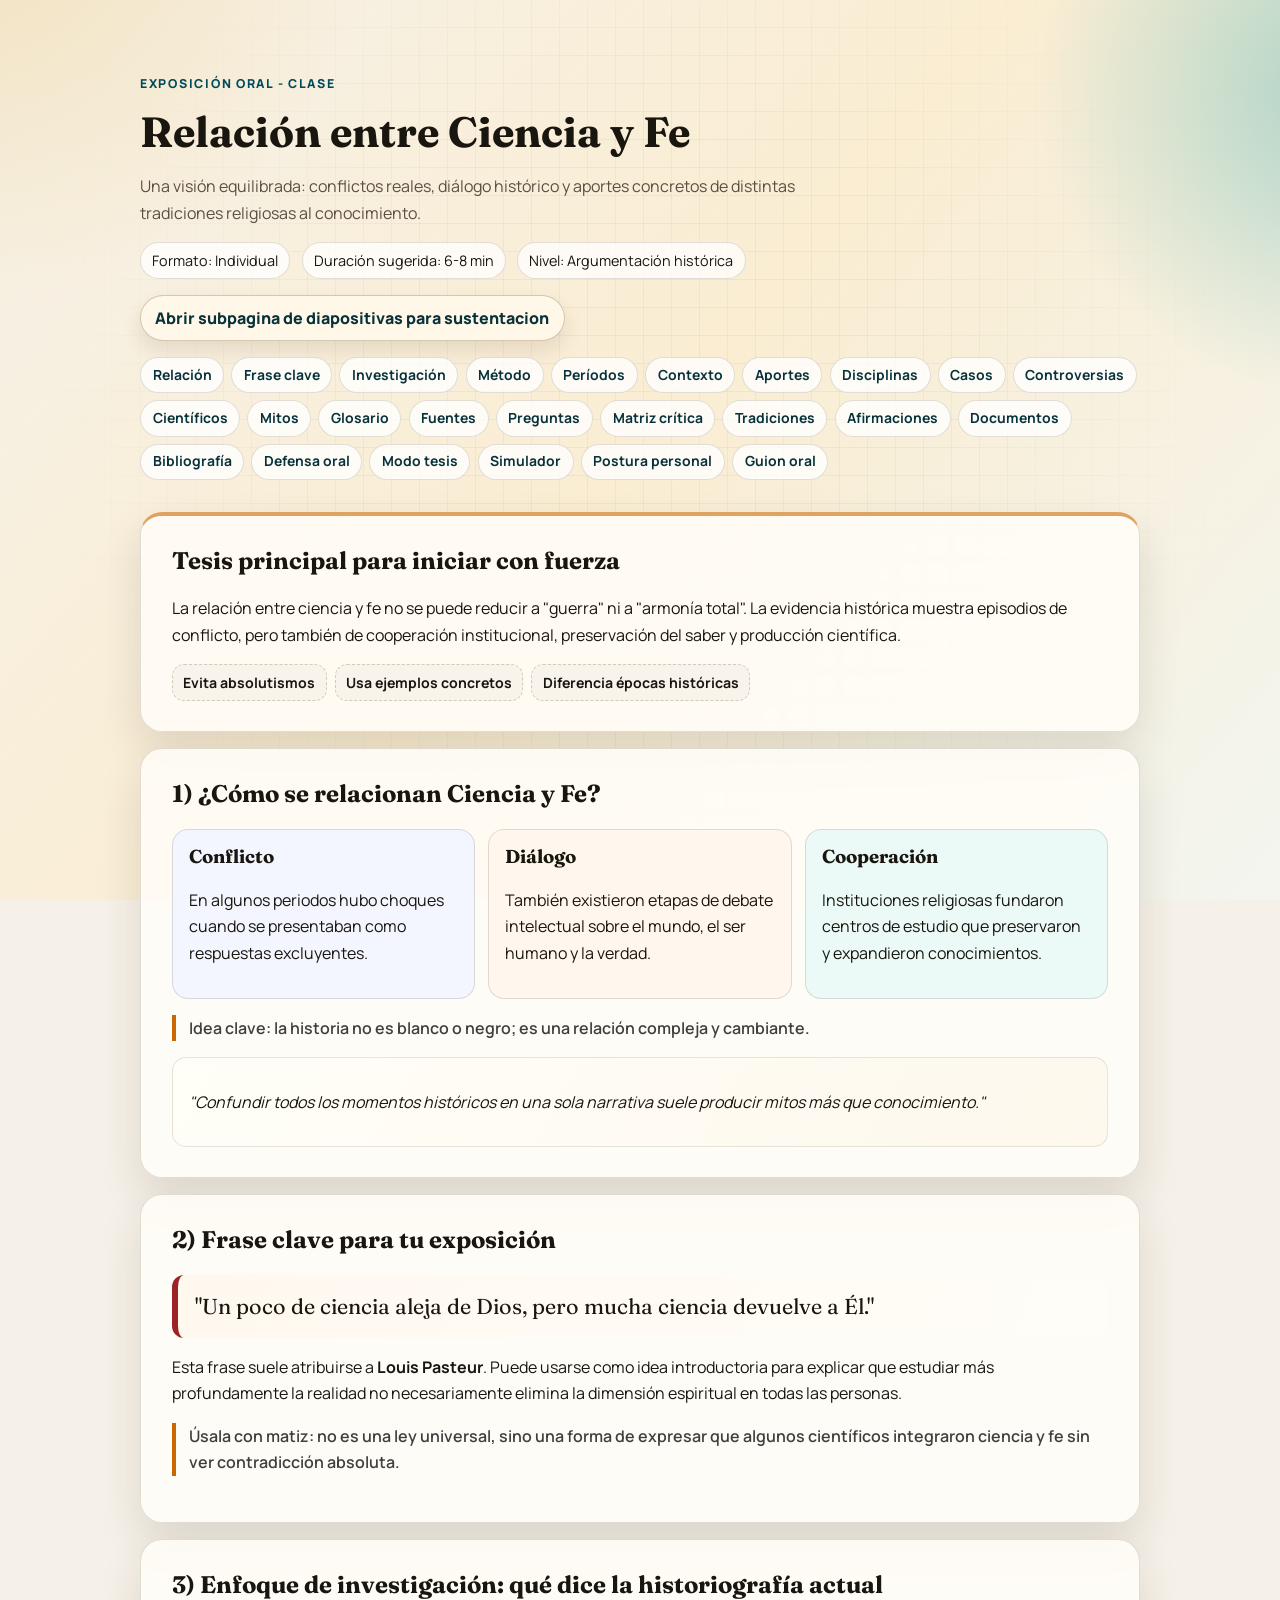
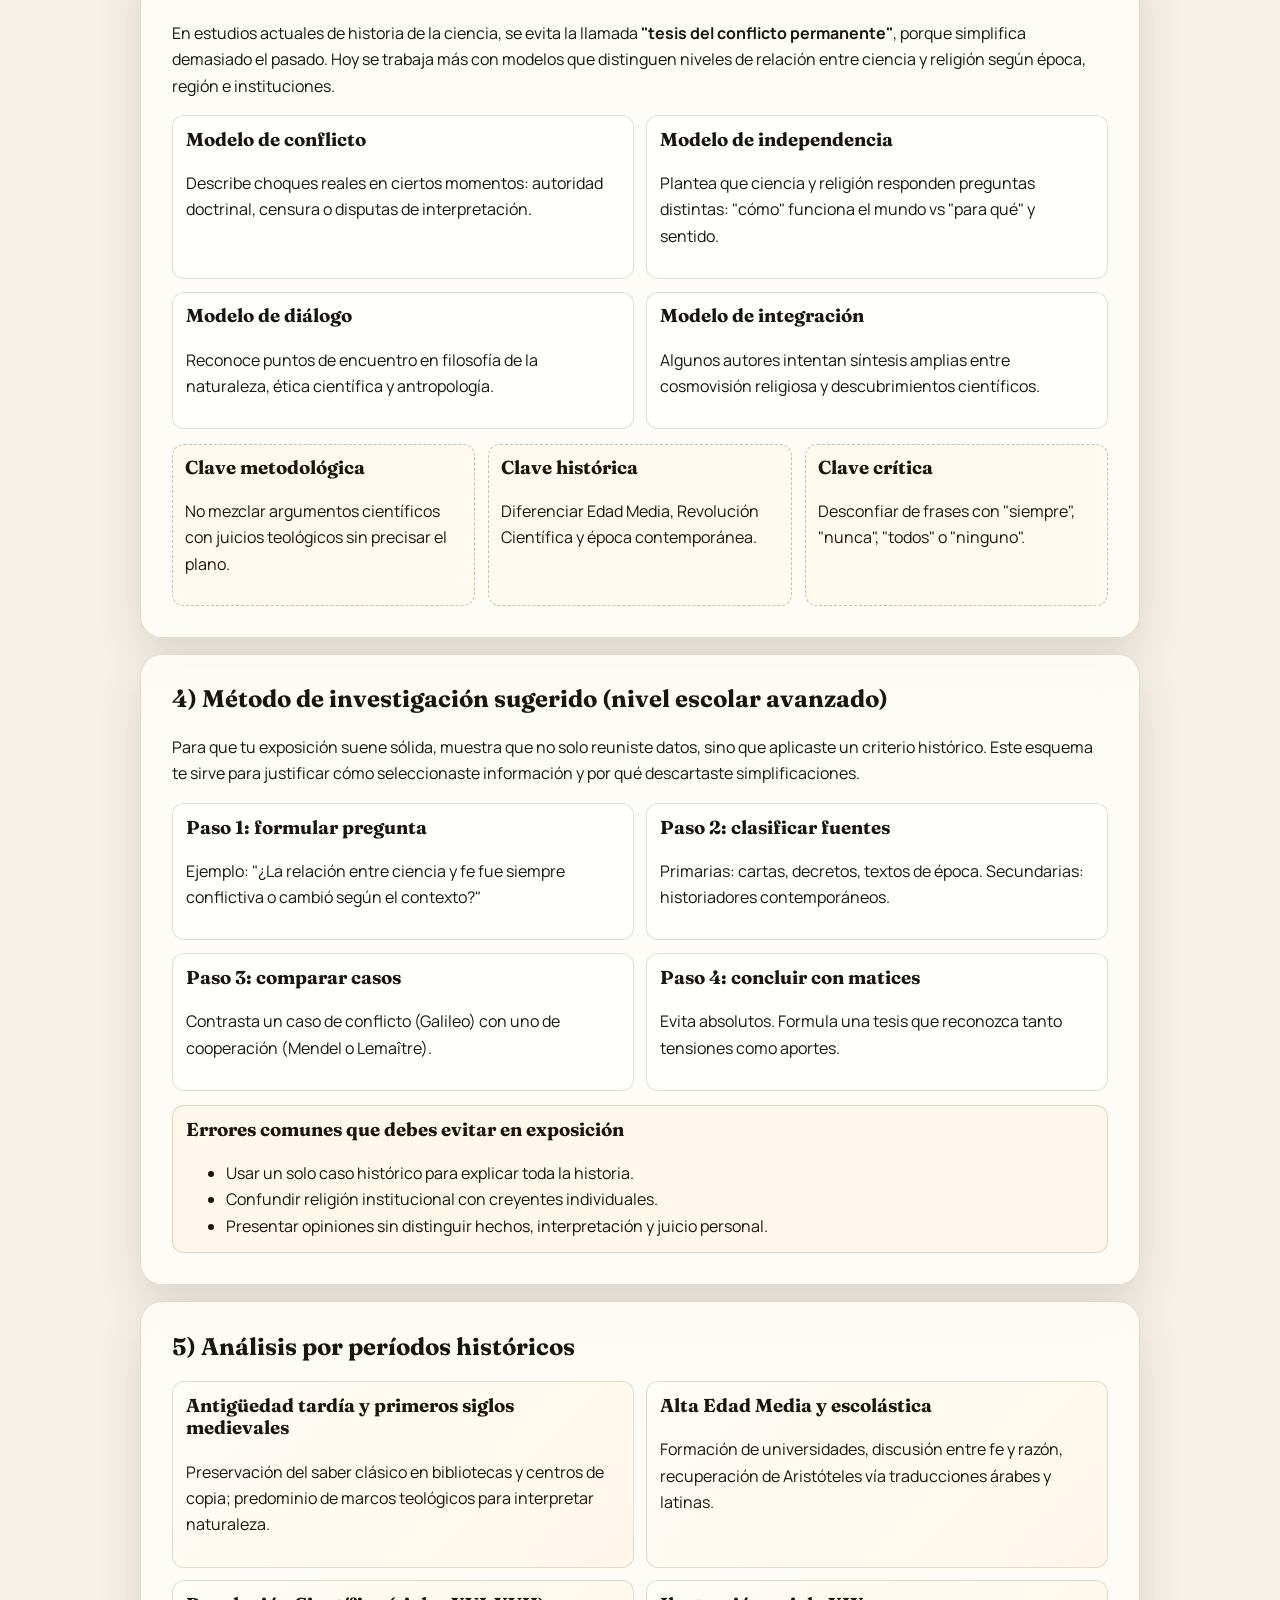
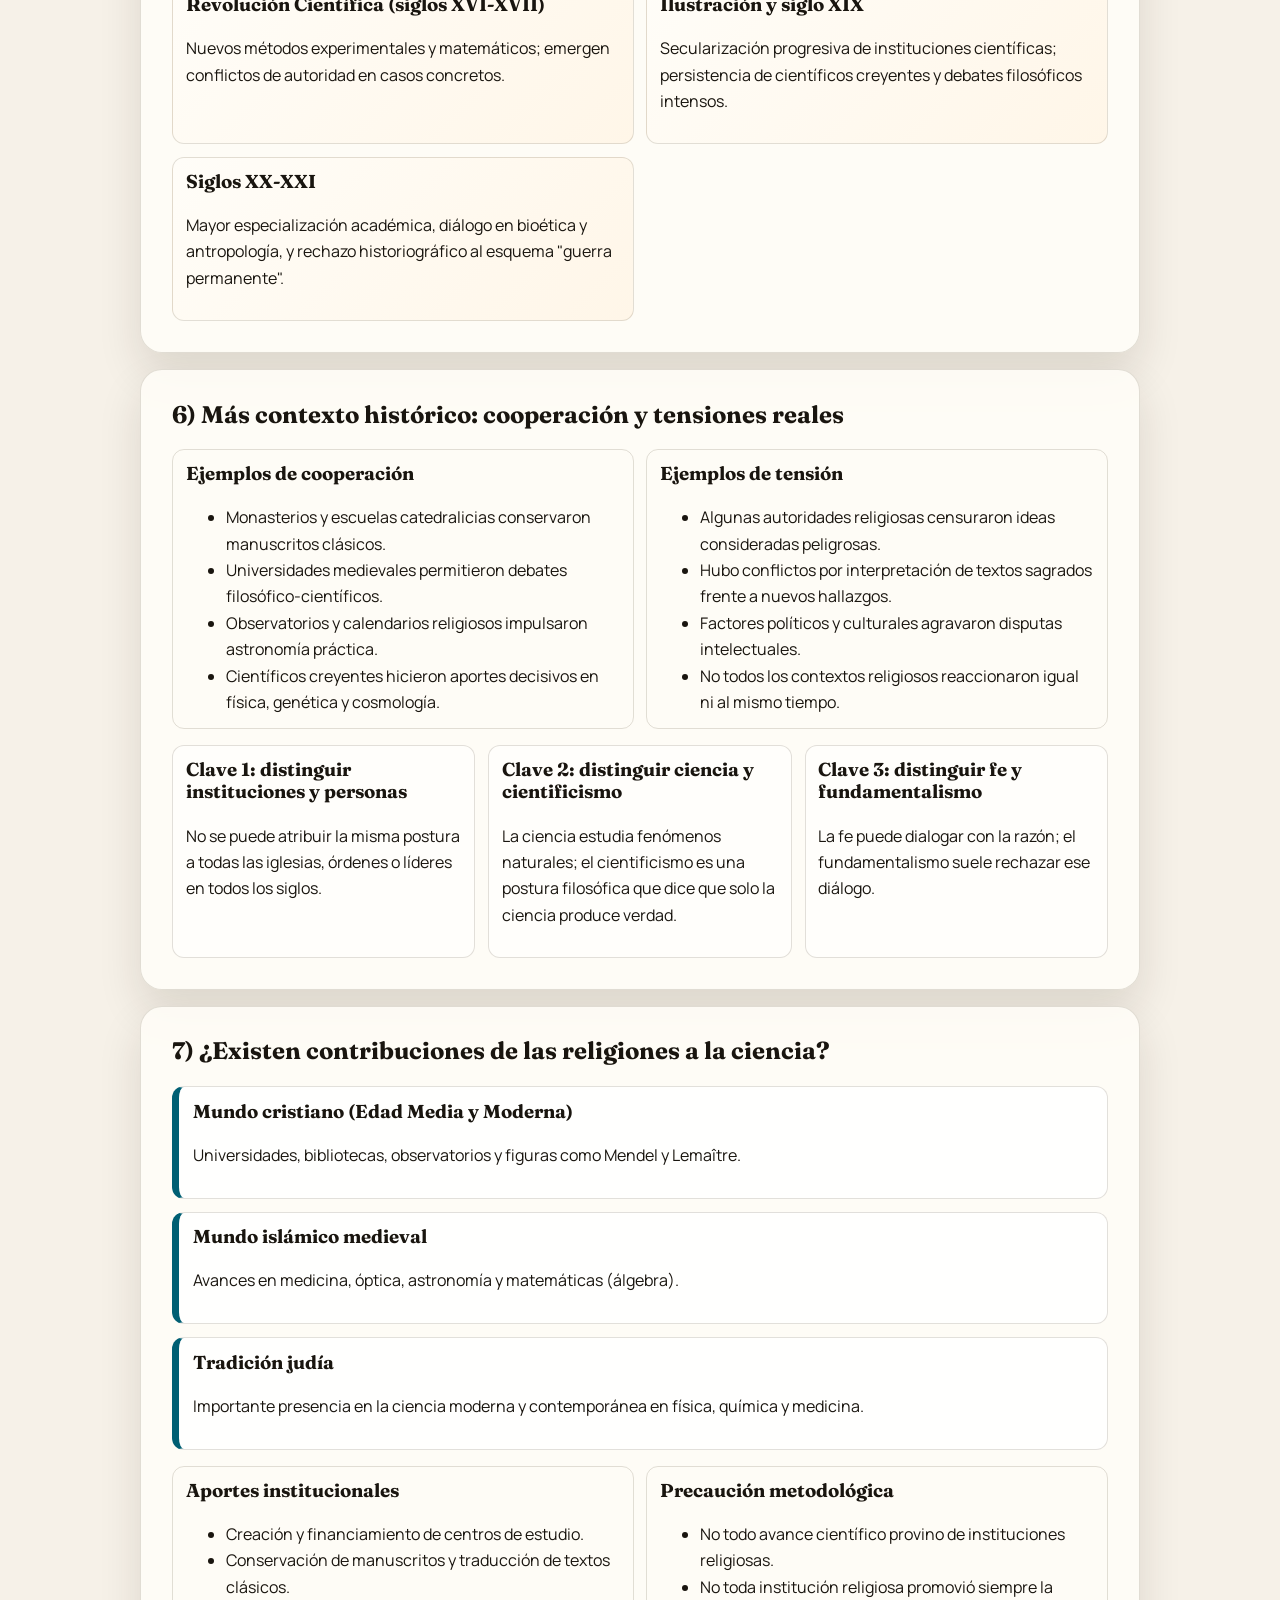
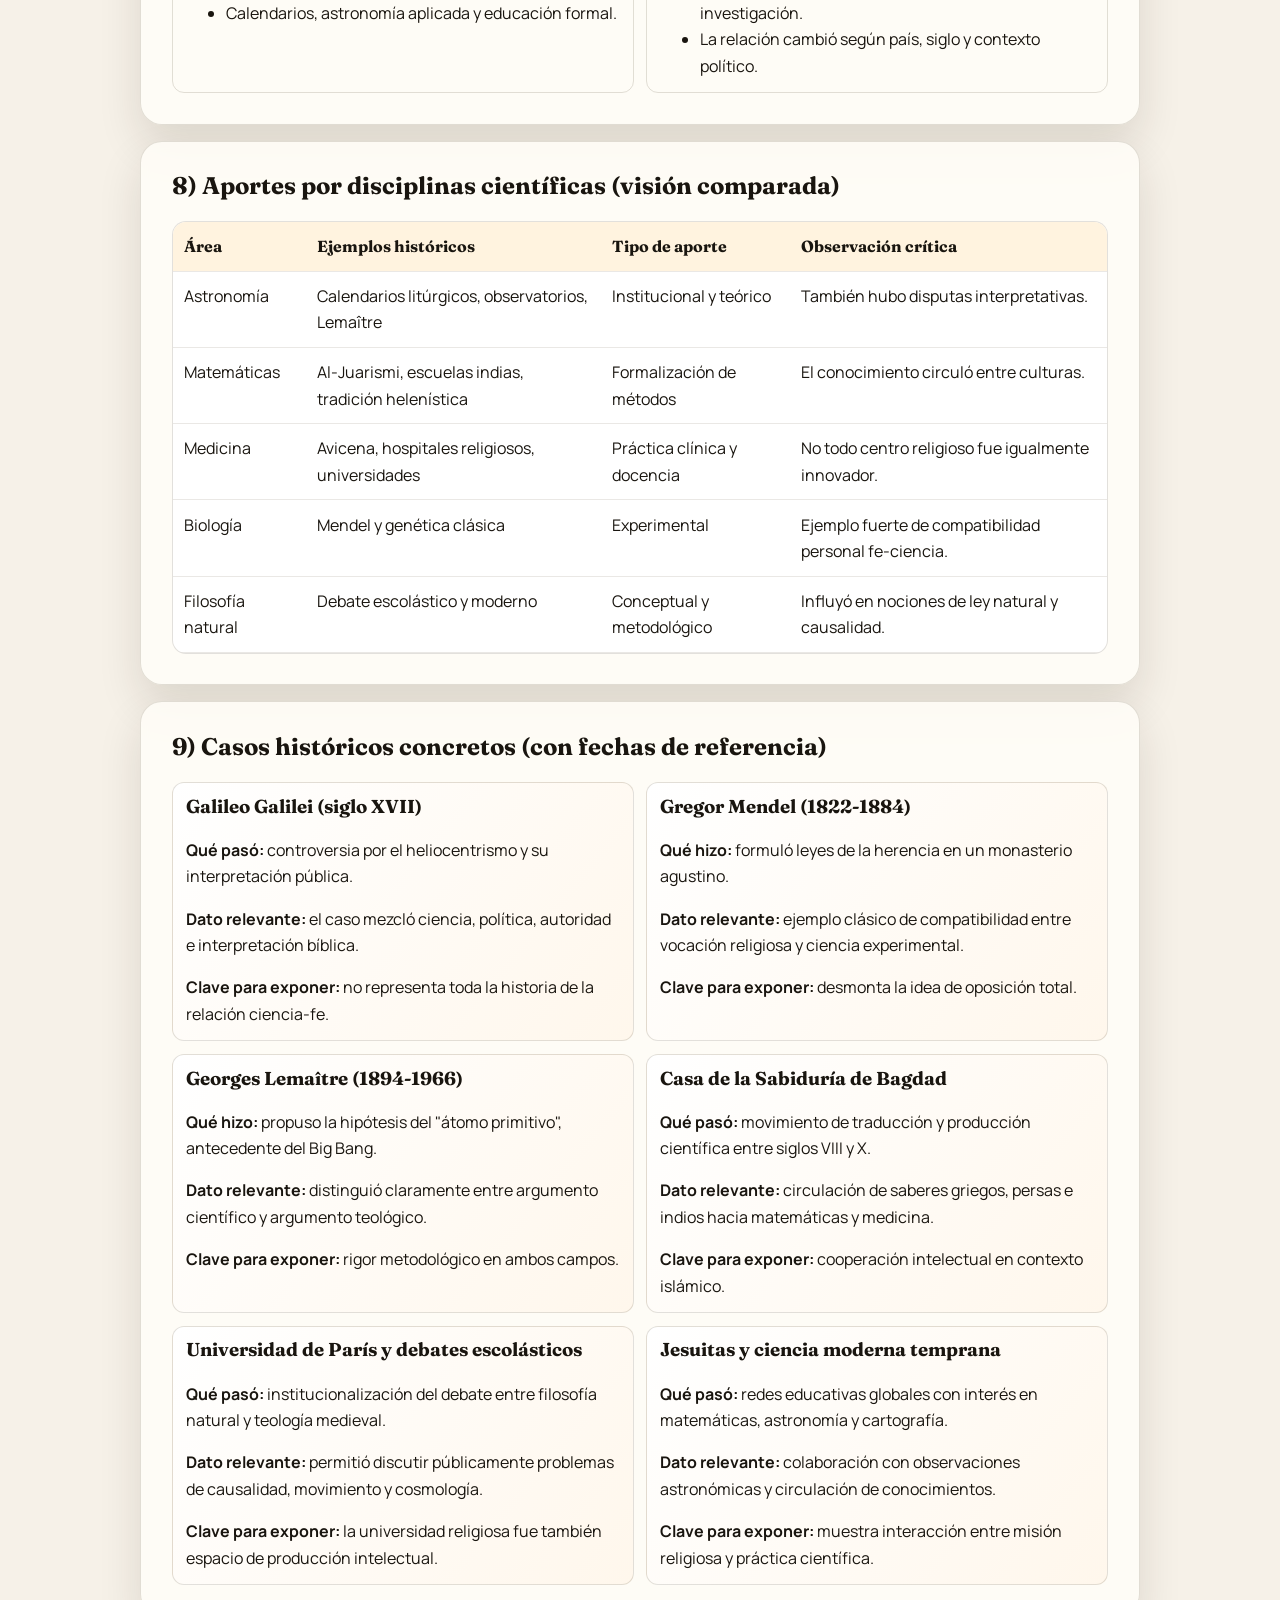
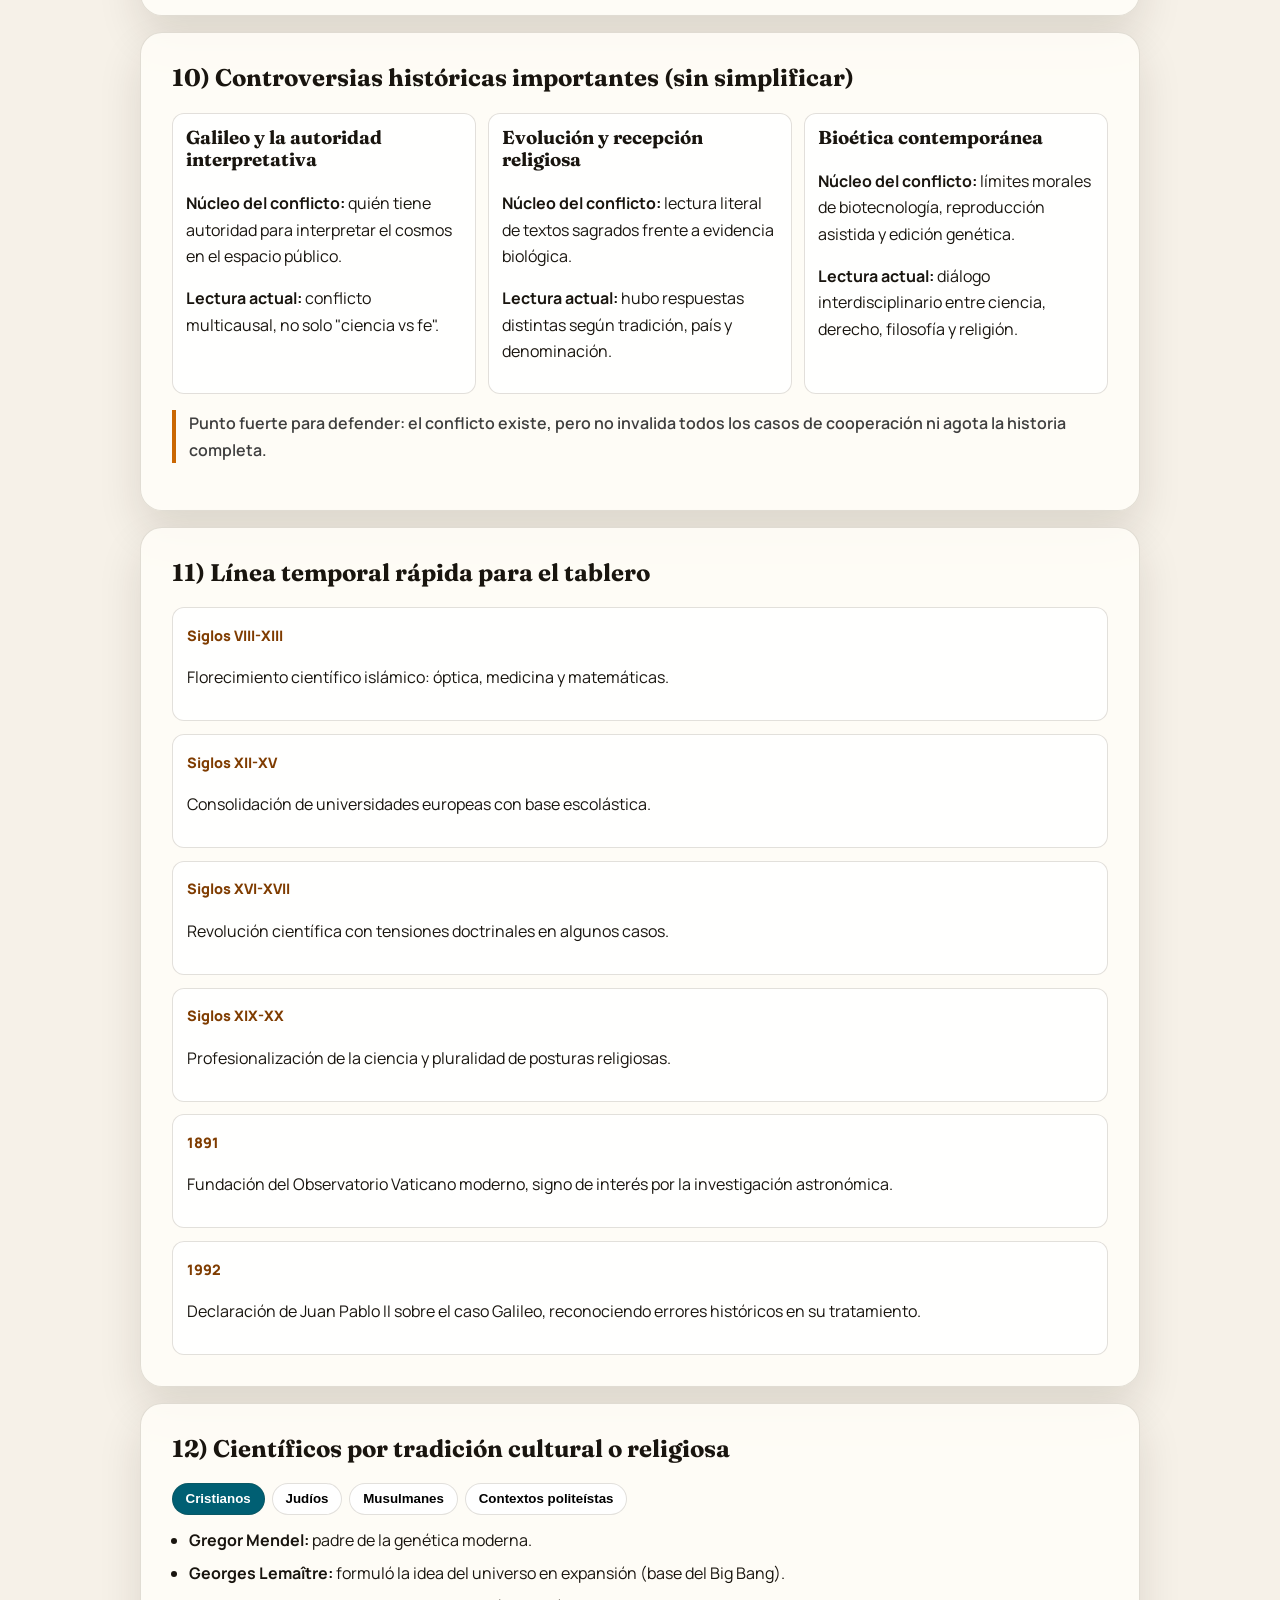
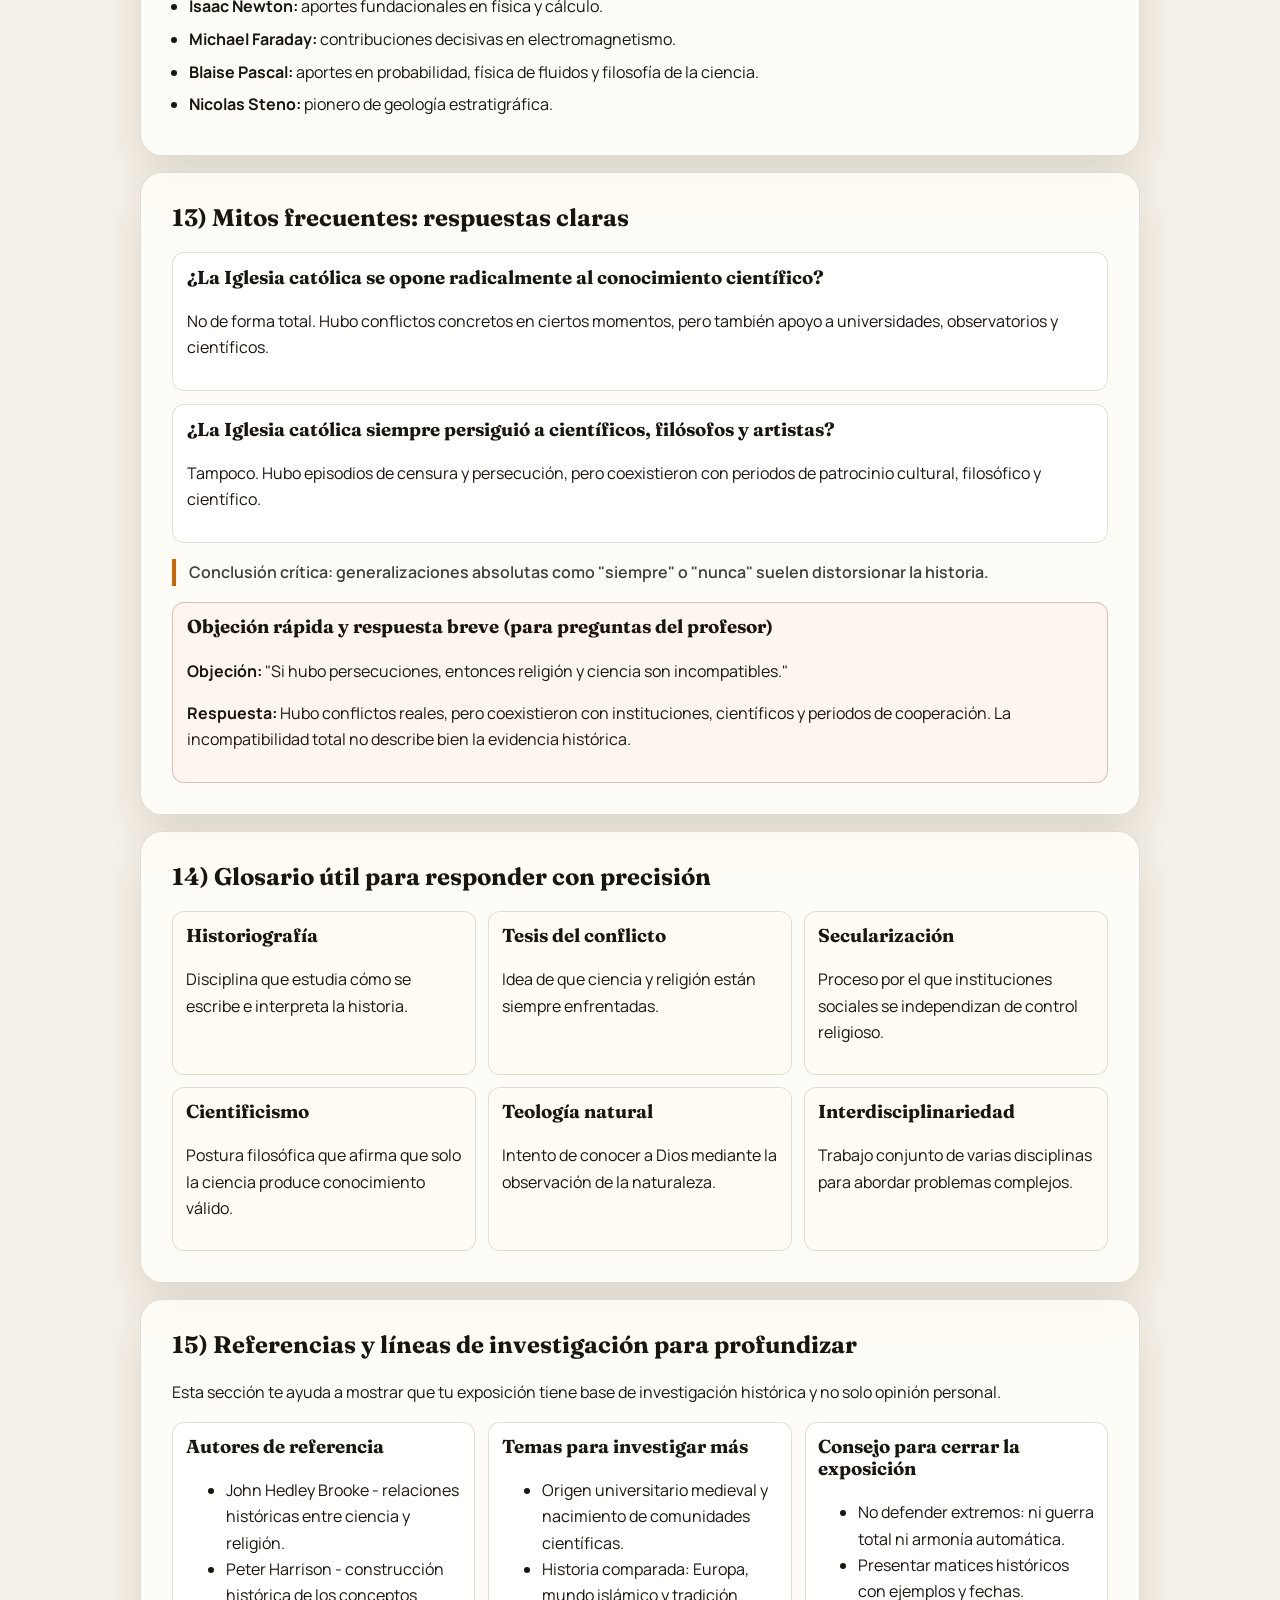
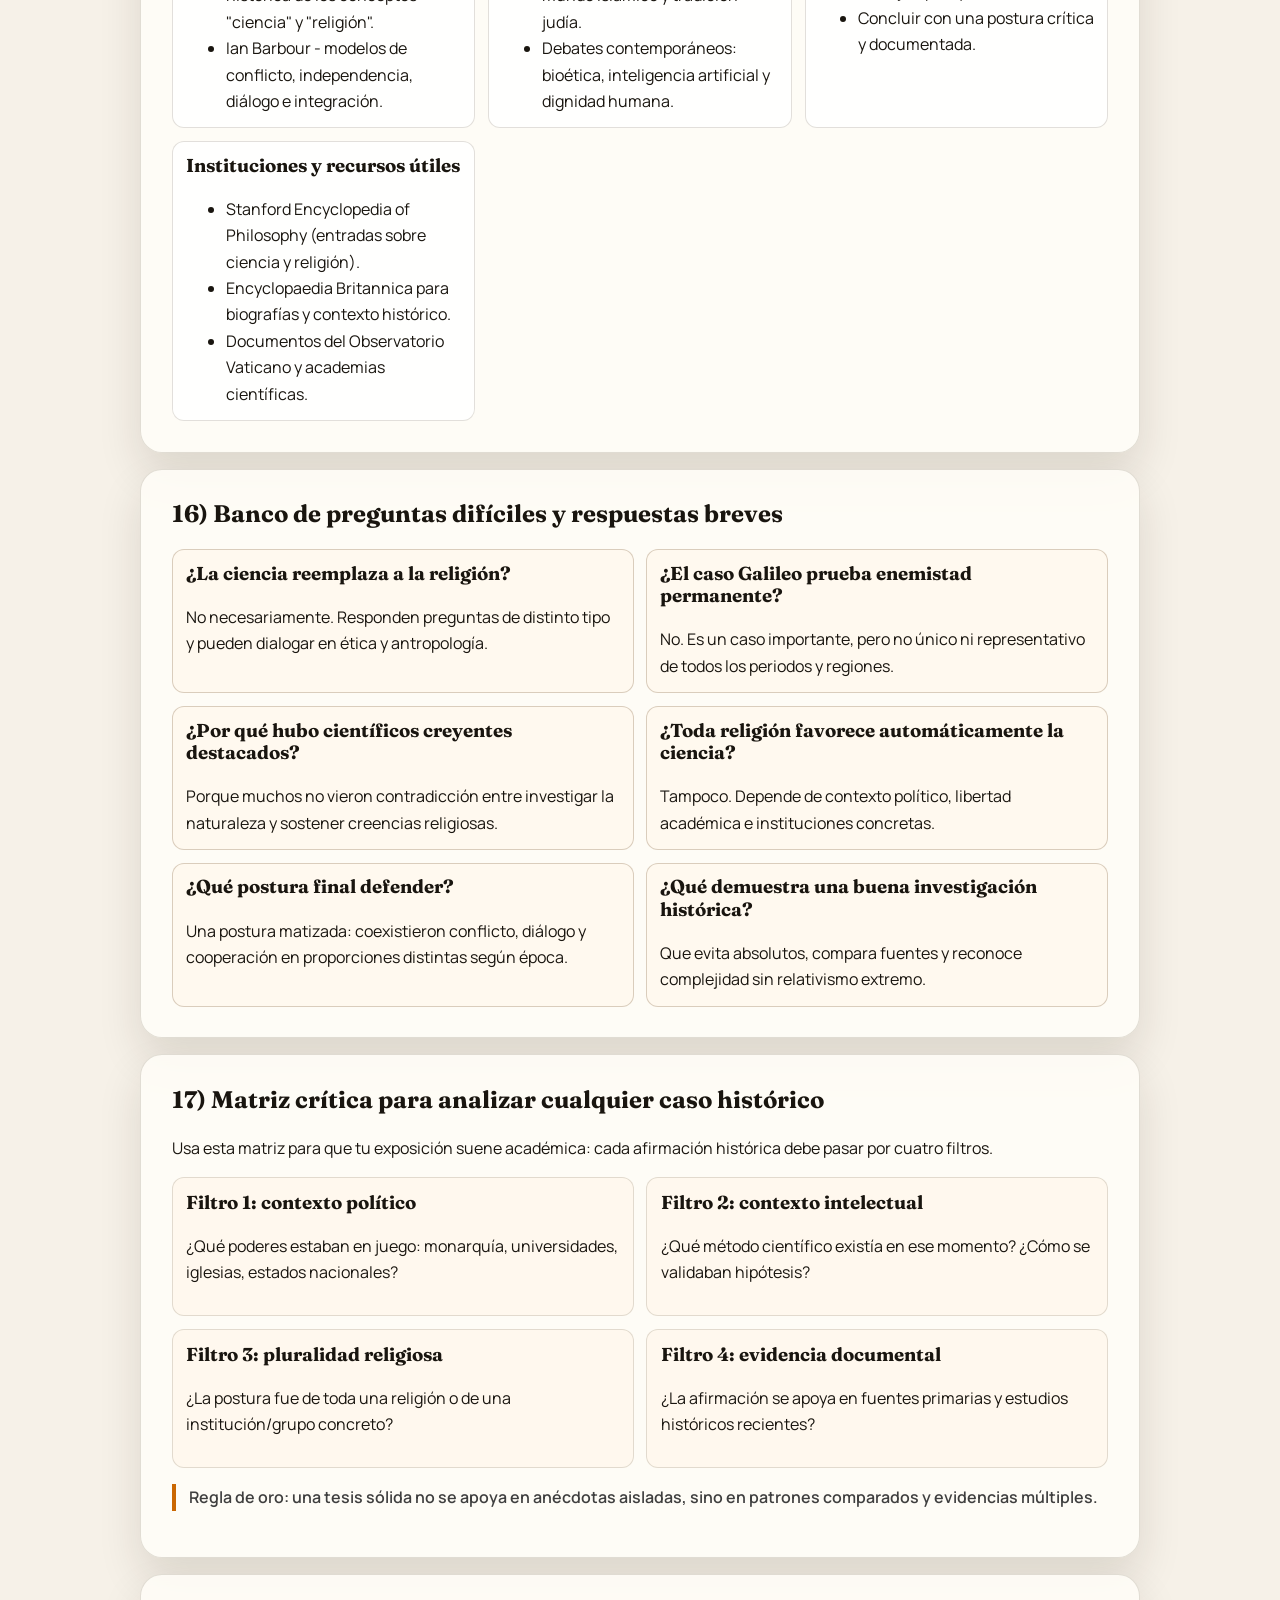
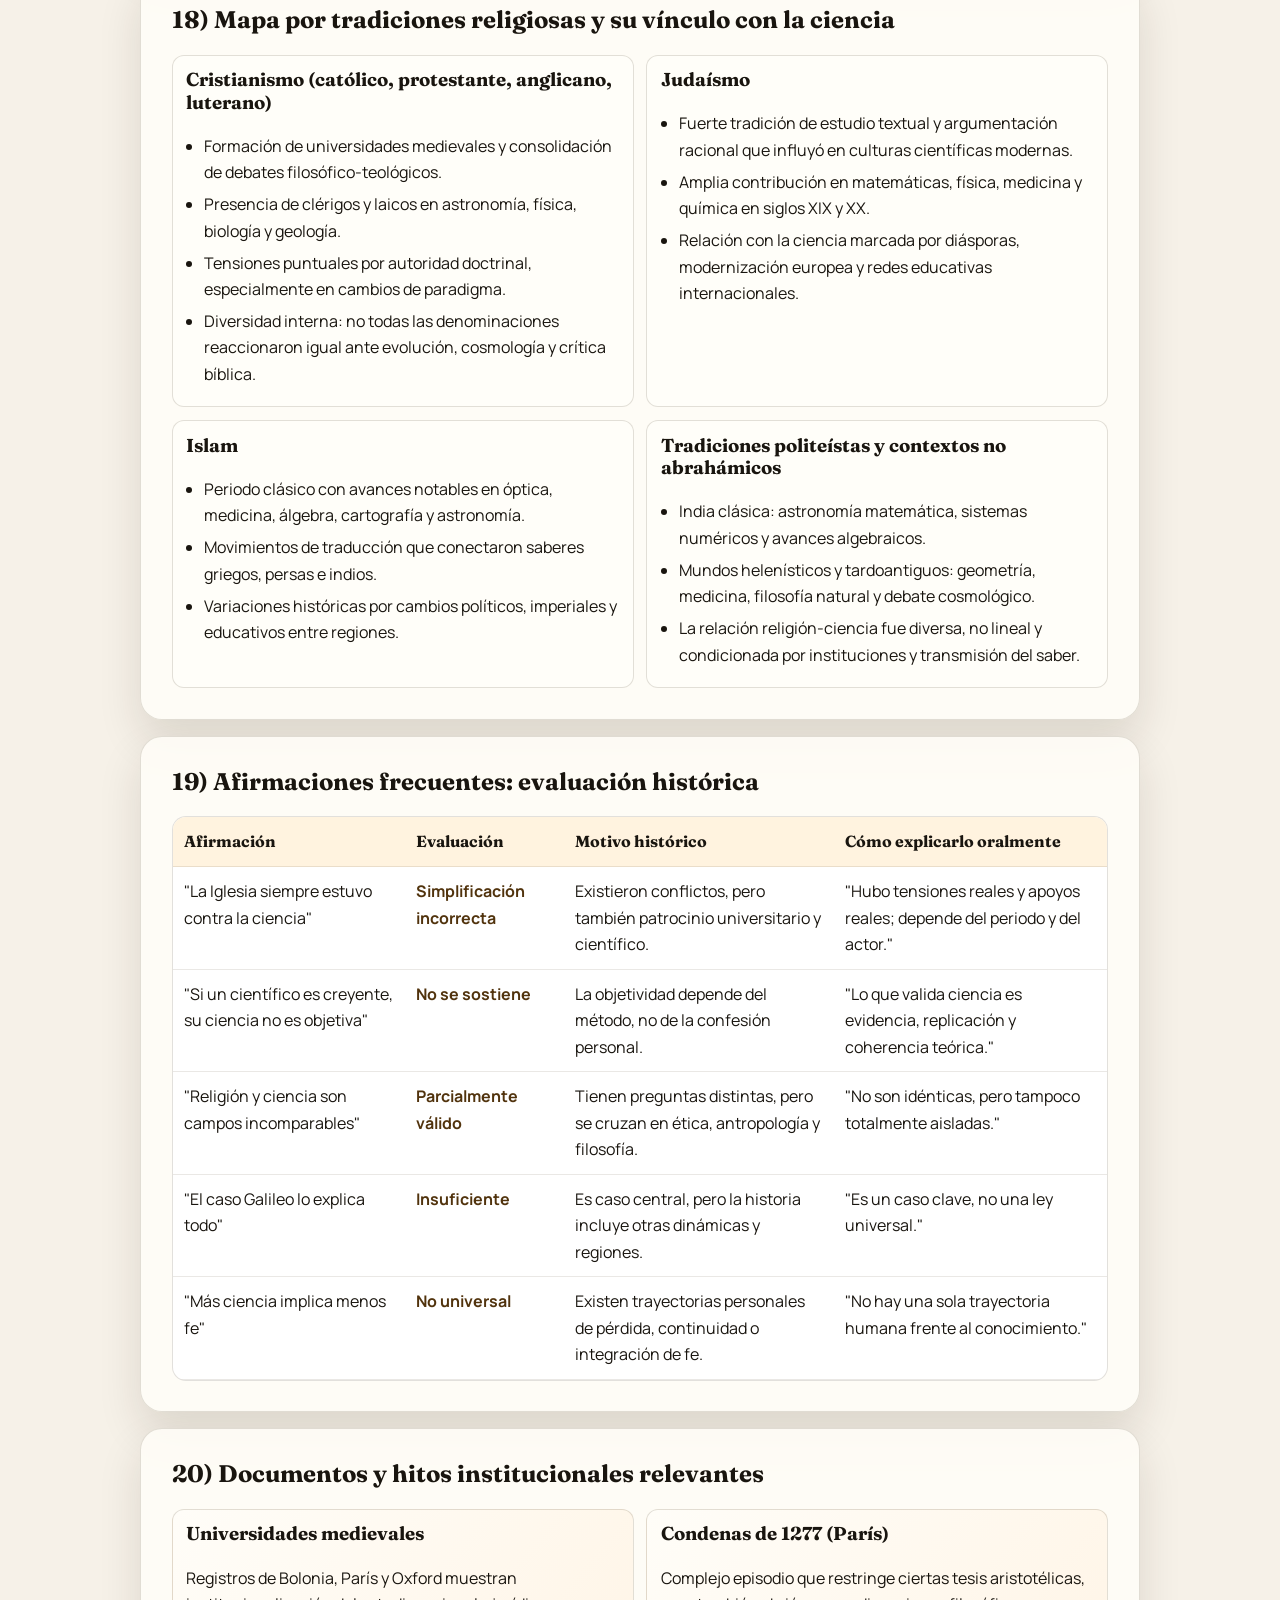
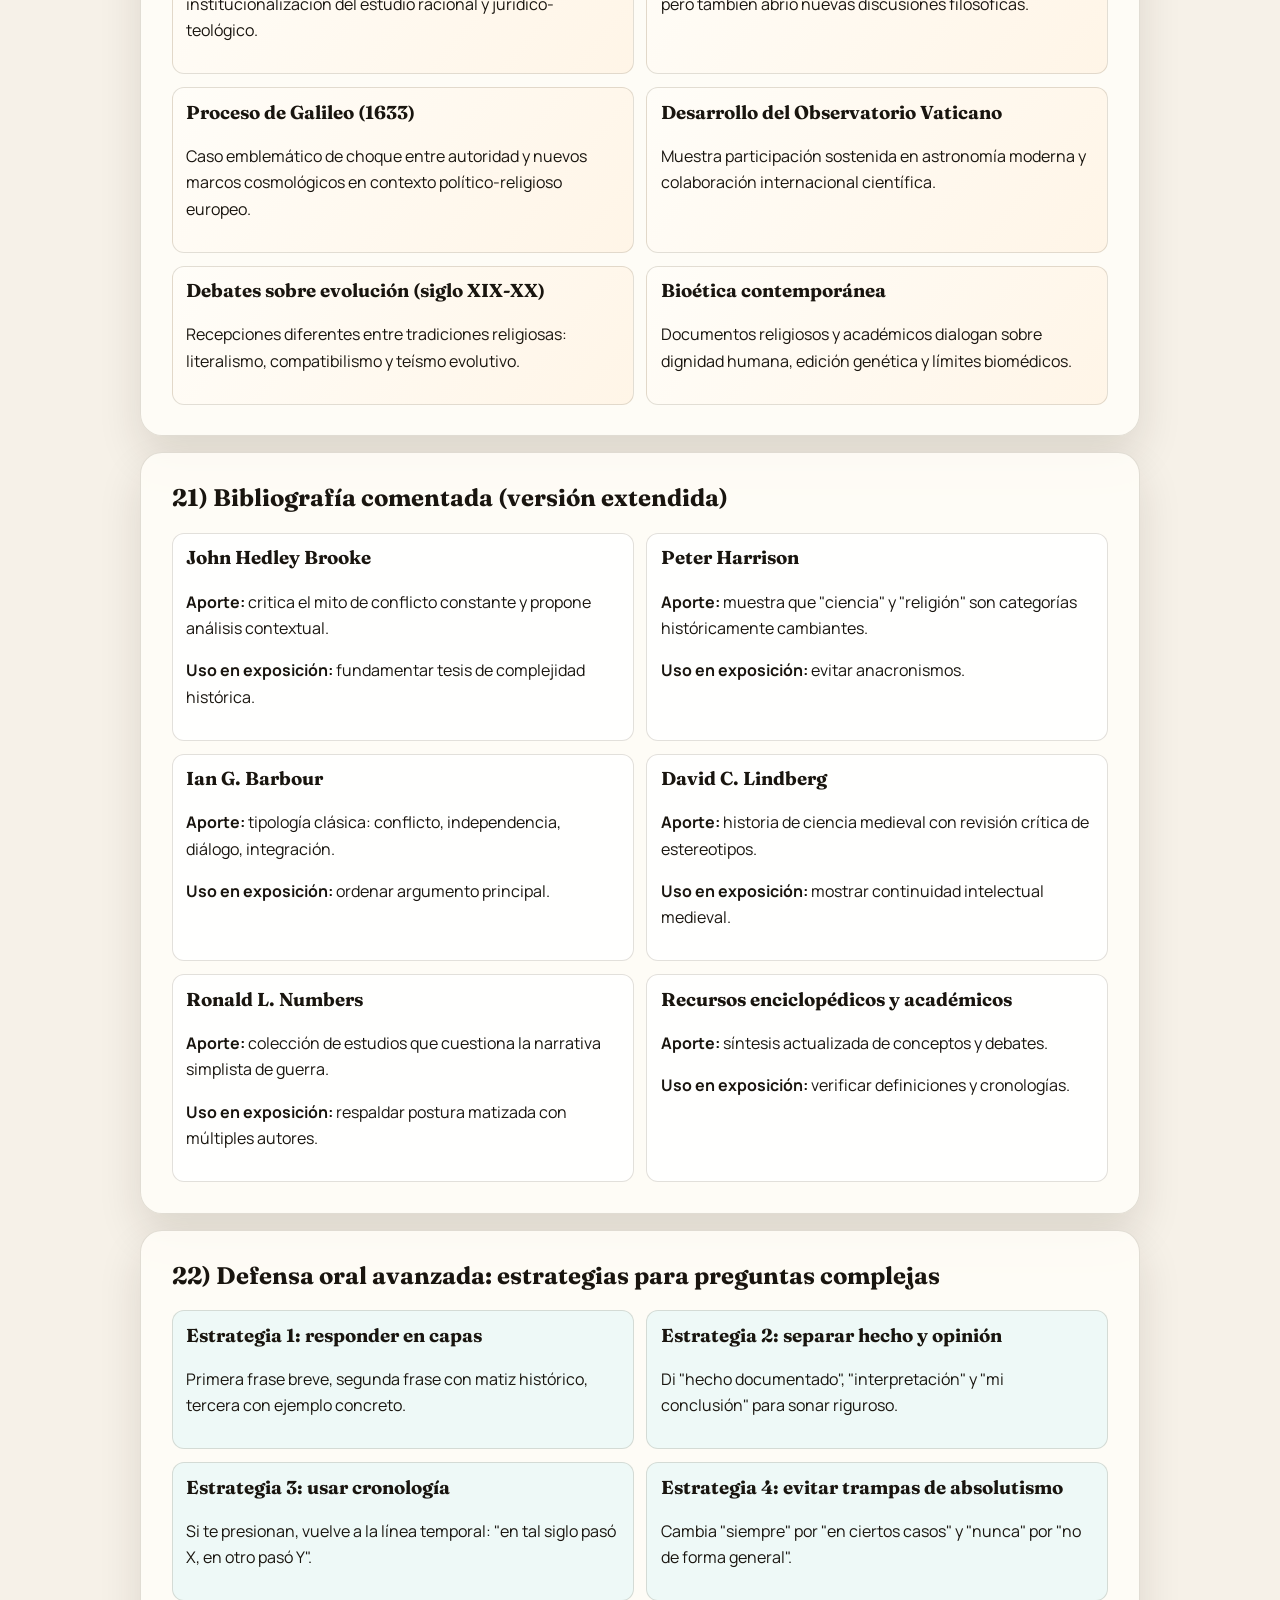
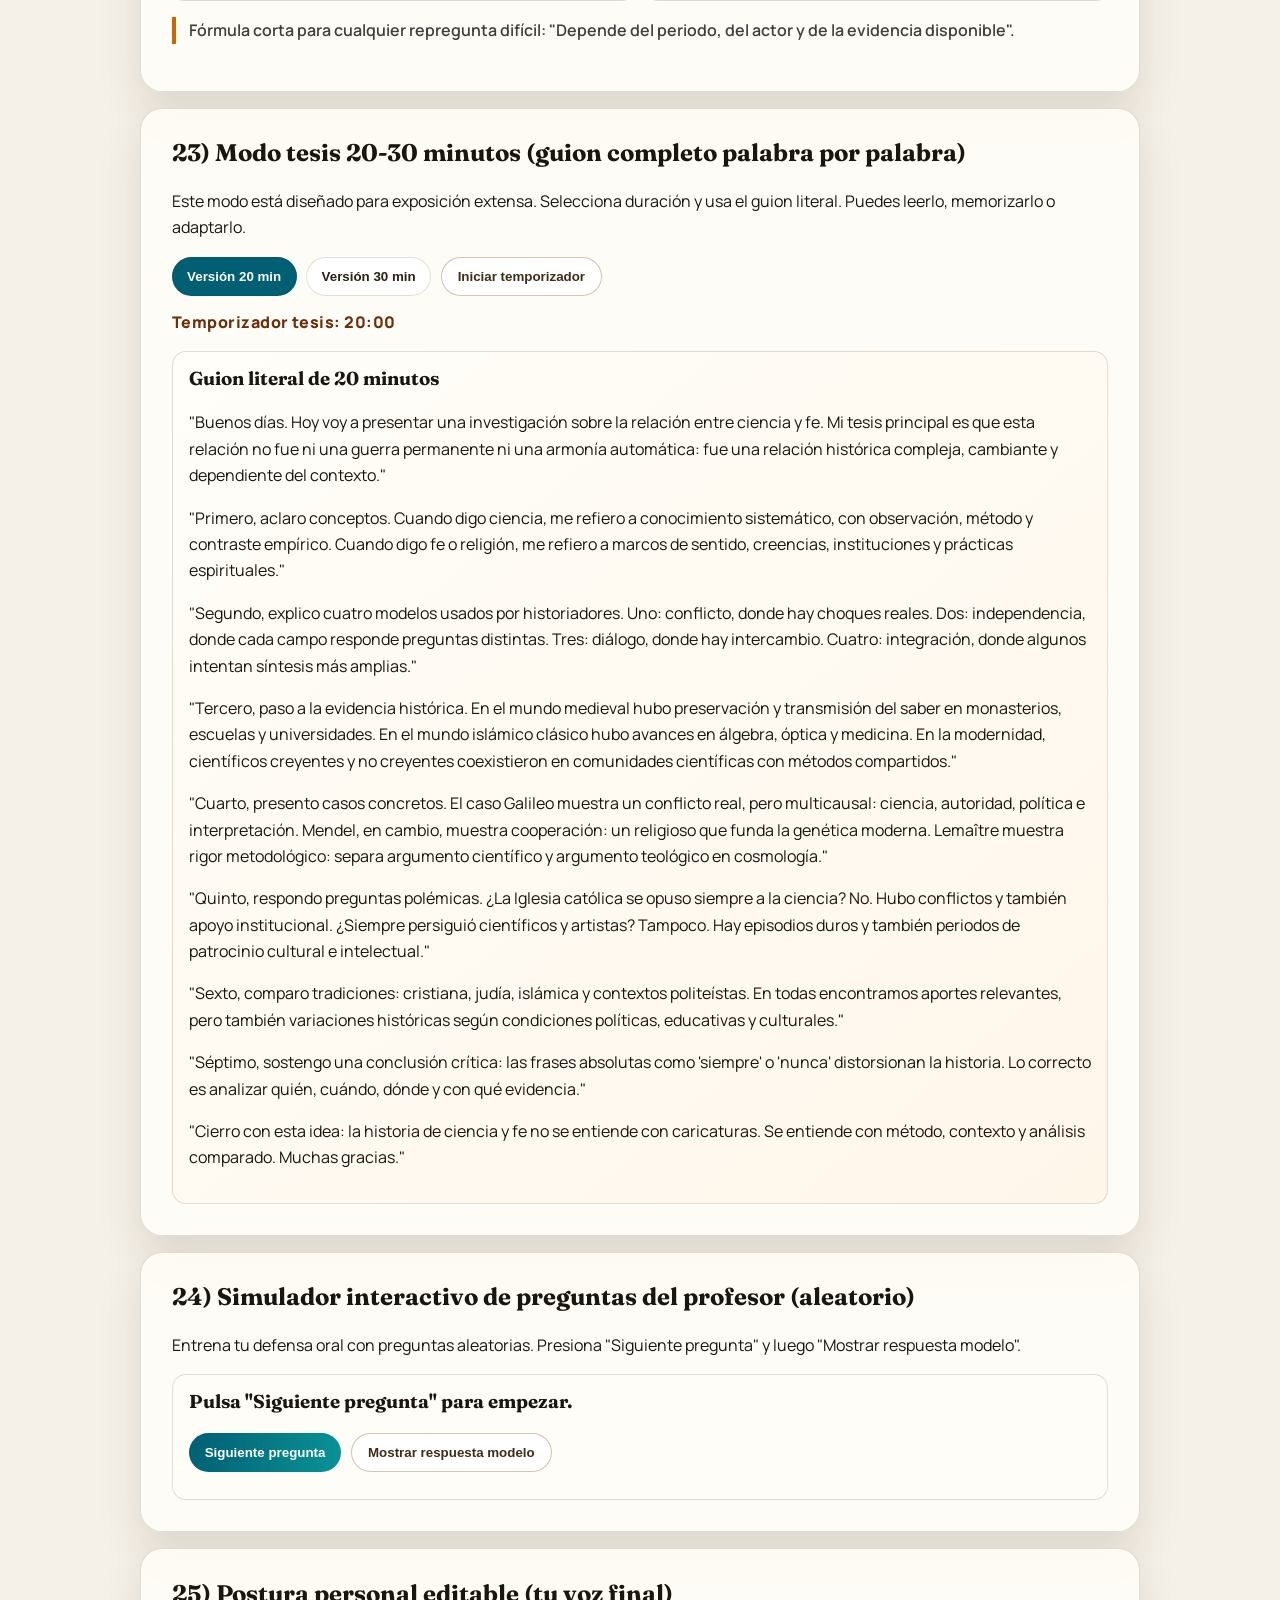
==== commit 58d0b67c: "Add files via upload" ====
--- a/index.html
+++ b/index.html
@@ -25,6 +25,9 @@
       <span>Duración sugerida: 6-8 min</span>
       <span>Nivel: Argumentación histórica</span>
     </div>
+    <p class="slides-link-wrap">
+      <a class="slides-link" href="presentacion.html">Abrir subpagina de diapositivas para sustentacion</a>
+    </p>
     <nav class="quick-nav" aria-label="Navegación rápida">
       <a href="#relacion">Relación</a>
       <a href="#frase">Frase clave</a>
--- a/styles.css
+++ b/styles.css
@@ -116,6 +116,30 @@
   padding: 0.35rem 0.7rem;
   border-radius: 999px;
   font-size: 0.9rem;
+}
+
+.slides-link-wrap {
+  margin: 1rem 0 0.4rem;
+}
+
+.slides-link {
+  display: inline-flex;
+  align-items: center;
+  gap: 0.35rem;
+  text-decoration: none;
+  font-weight: 800;
+  color: #08323b;
+  background: #fff7e7;
+  border: 1px solid #6c4f2d4a;
+  border-radius: 999px;
+  padding: 0.55rem 0.9rem;
+  box-shadow: 0 10px 20px #40200d1a;
+  transition: transform 0.2s ease, box-shadow 0.2s ease;
+}
+
+.slides-link:hover {
+  transform: translateY(-1px);
+  box-shadow: 0 14px 26px #40200d28;
 }
 
 .panel {
